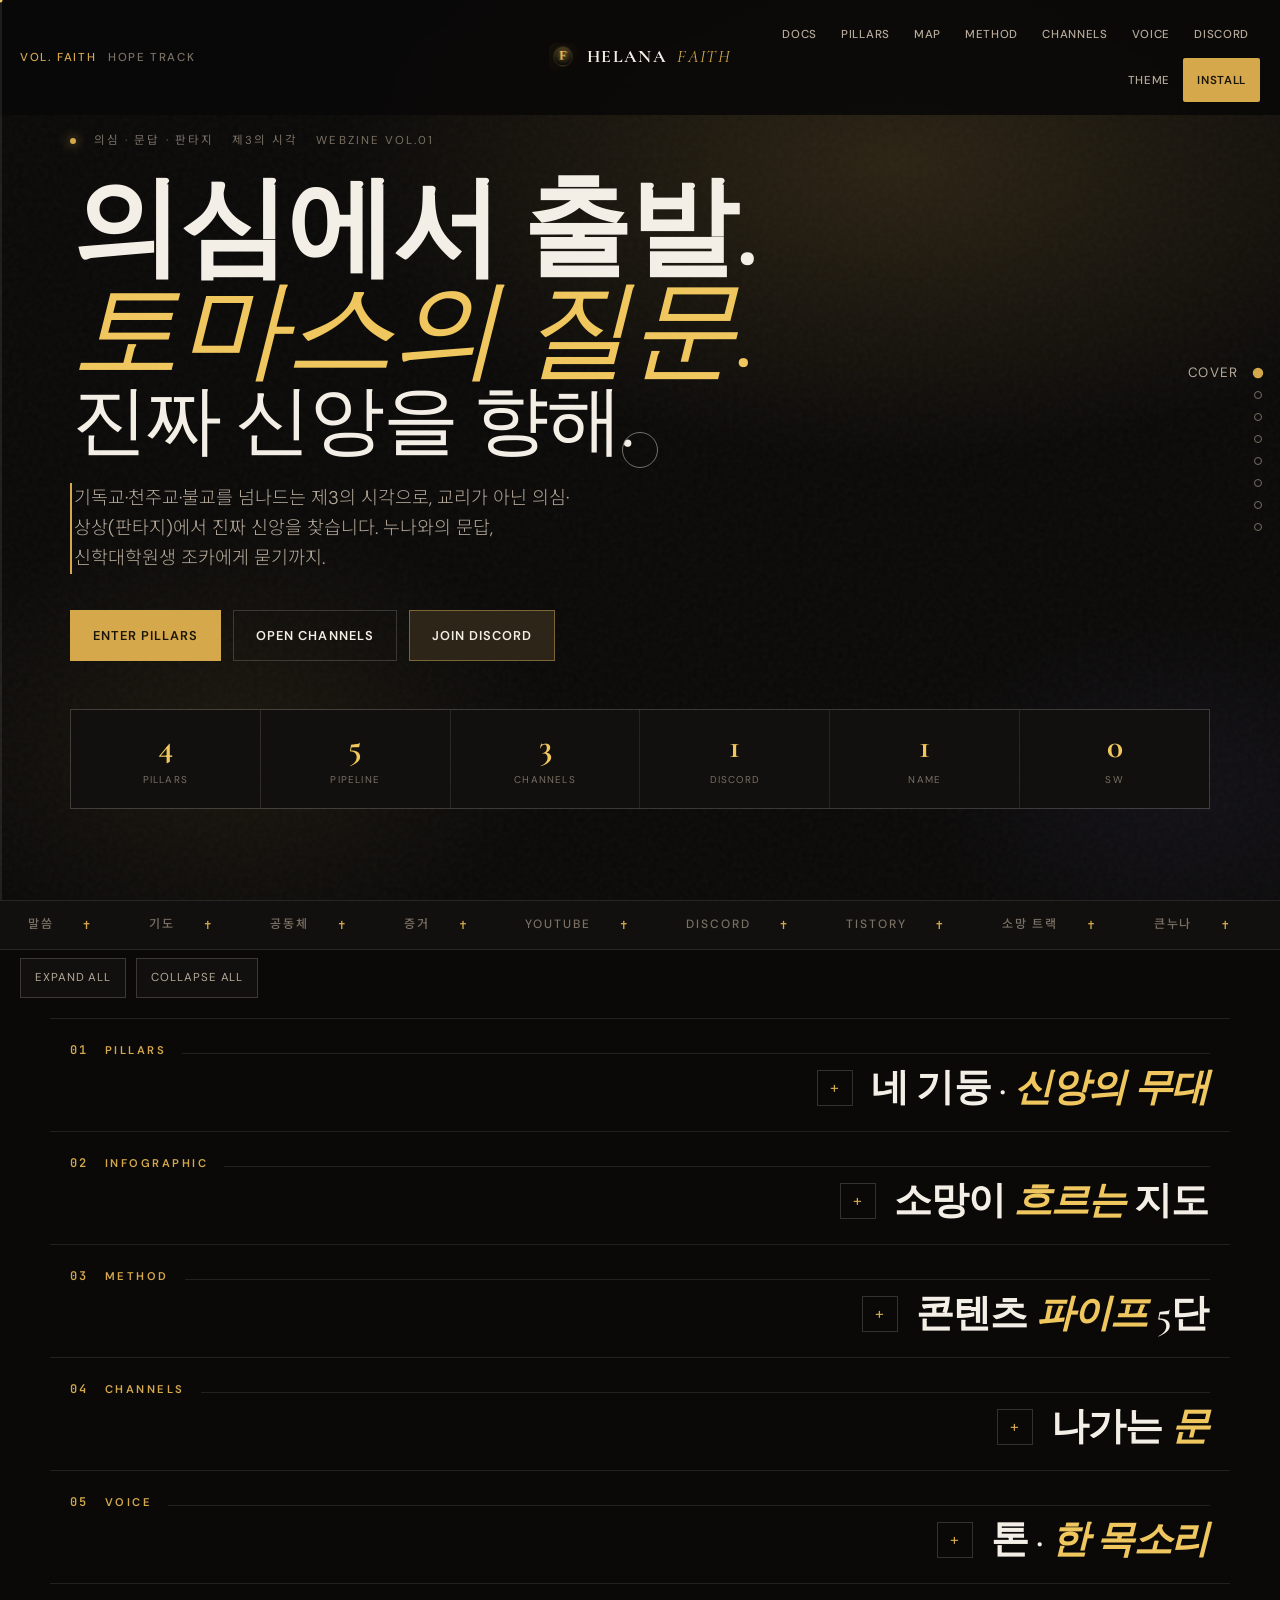
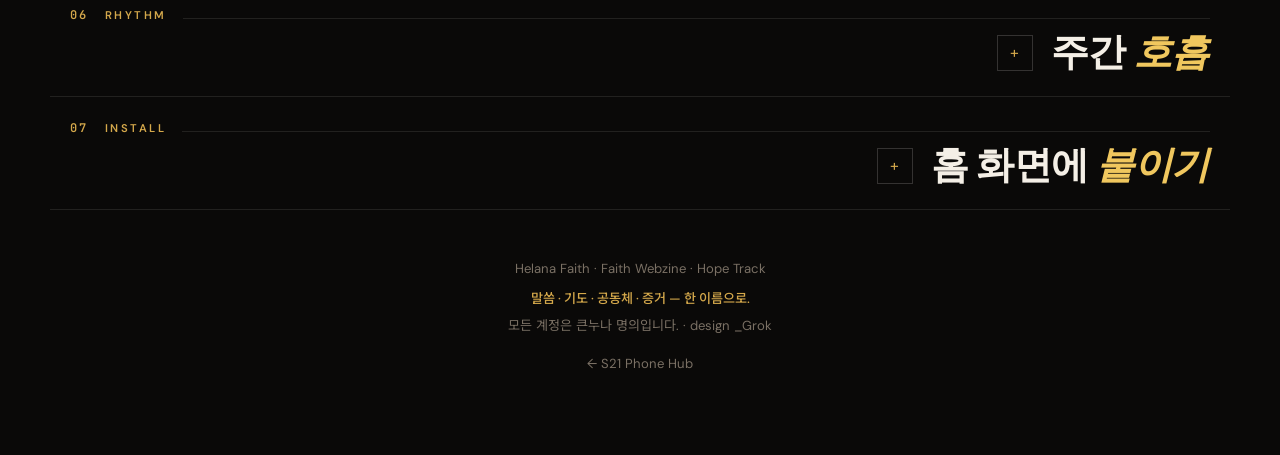
==== index.html @ 40f481fe "feat: faith 정체성 — 종교 판타지 채널 README·랜딩 meta/hero·CLAUDE 경계(제15조·종교비하·신학단정 금지) 반영  Co-Authored-By: Cla" ====
<!DOCTYPE html>
<html lang="ko" data-theme="dark">
<head>
<meta charset="UTF-8">
<meta name="viewport" content="width=device-width, initial-scale=1.0">
<meta name="description" content="Helana Faith — 종교 판타지 채널. 의심하는 토마스가 기독교·천주교·불교를 넘나드는 제3의 시각으로, 교리가 아닌 의심·상상에서 진짜 신앙을 찾는다.">
<meta name="theme-color" content="#0a0908" media="(prefers-color-scheme: dark)">
<meta name="theme-color" content="#f7f1e6" media="(prefers-color-scheme: light)">
<meta name="color-scheme" content="dark light">
<meta name="application-name" content="Helana Faith">
<meta name="mobile-web-app-capable" content="yes">
<meta name="apple-mobile-web-app-capable" content="yes">
<meta name="apple-mobile-web-app-status-bar-style" content="black-translucent">
<meta name="apple-mobile-web-app-title" content="Helana Faith">
<meta name="msapplication-TileColor" content="#0a0908">
<meta name="msapplication-TileImage" content="icons/icon-192.png">
<meta property="og:title" content="Helana Faith — 종교 판타지">
<meta property="og:description" content="교리가 아닌 의심에서. 제3의 시각으로 진짜 신앙을 찾는 종교 판타지 채널.">
<meta property="og:image" content="https://helena751107.github.io/helana-faith/icons/icon-512.png">
<meta property="og:type" content="website">
<title>Helana Faith — 종교 판타지</title>
<link rel="manifest" href="site.webmanifest">
<link rel="icon" href="icons/favicon-32.png" type="image/png" sizes="32x32">
<link rel="icon" href="icons/favicon-16.png" type="image/png" sizes="16x16">
<link rel="icon" href="icons/icon.svg" type="image/svg+xml">
<link rel="apple-touch-icon" href="icons/apple-touch-icon.png" sizes="180x180">
<link rel="mask-icon" href="icons/icon.svg" color="#d4a84b">
<link rel="preconnect" href="https://fonts.googleapis.com">
<link rel="preconnect" href="https://fonts.gstatic.com" crossorigin>
<link href="https://fonts.googleapis.com/css2?family=Cormorant+Garamond:ital,wght@0,400;0,600;0,700;1,400;1,600&family=DM+Sans:ital,opsz,wght@0,9..40,300;0,9..40,400;0,9..40,500;0,9..40,600;0,9..40,700;1,9..40,400&family=JetBrains+Mono:wght@400;500&family=Noto+Sans+KR:wght@300;400;500;700&display=swap" rel="stylesheet">
<style>
/* HELANA FAITH — editorial webzine · gold accent · mirrors phone/log */
:root {
  --ink:#f4efe6; --ink-dim:#b5a999; --ink-mute:#7a7064;
  --paper:#0a0908; --paper-2:#12100e; --paper-3:#1a1714;
  --rule:rgba(244,239,230,.1); --rule-strong:rgba(244,239,230,.18);
  --gold:#d4a84b; --gold-bright:#f0c75e; --crimson:#e85d4c; --teal:#3db8a8; --indigo:#8b7cf0;
  --serif:'Cormorant Garamond','Times New Roman',serif;
  --sans:'DM Sans','Noto Sans KR',system-ui,sans-serif;
  --mono:'JetBrains Mono',ui-monospace,monospace;
  --max:1180px; --ease:cubic-bezier(.16,1,.3,1); --accent:var(--gold);
}
[data-theme="light"]{
  --ink:#1a1510; --ink-dim:#5c5348; --ink-mute:#8a8074;
  --paper:#f7f1e6; --paper-2:#efe8db; --paper-3:#fffdf8;
  --rule:rgba(26,21,16,.1); --rule-strong:rgba(26,21,16,.18);
}
*,*::before,*::after{box-sizing:border-box;margin:0;padding:0}
html{scroll-behavior:smooth;-webkit-text-size-adjust:100%}
body{font-family:var(--sans);background:var(--paper);color:var(--ink);line-height:1.65;overflow-x:hidden;-webkit-font-smoothing:antialiased;cursor:none}
@media(pointer:coarse){body{cursor:auto}.cursor,.cursor-dot{display:none!important}}
a{color:inherit;text-decoration:none}
button{font:inherit;color:inherit;background:none;border:none;cursor:none}
@media(pointer:coarse){button{cursor:pointer}}
::selection{background:var(--gold);color:#1a1508}

.cursor,.cursor-dot{position:fixed;top:0;left:0;pointer-events:none;z-index:9999;border-radius:50%;transform:translate(-50%,-50%);transition:width .25s var(--ease),height .25s var(--ease),border-color .25s;mix-blend-mode:difference}
.cursor{width:36px;height:36px;border:1px solid rgba(244,239,230,.55);opacity:.85}
.cursor.hover{width:56px;height:56px;border-color:var(--gold-bright)}
.cursor-dot{width:5px;height:5px;background:var(--gold-bright);mix-blend-mode:normal}

.spine{position:fixed;left:0;top:0;bottom:0;width:3px;z-index:200;background:var(--rule)}
.spine-fill{width:100%;height:0%;background:linear-gradient(180deg,var(--gold),var(--crimson),var(--teal));transition:height .1s linear}

.masthead{position:fixed;top:0;left:0;right:0;z-index:150;display:grid;grid-template-columns:1fr auto 1fr;align-items:center;gap:12px;padding:12px clamp(14px,3vw,36px);padding-top:max(12px,env(safe-area-inset-top));padding-left:max(16px,calc(env(safe-area-inset-left,0px) + 12px));padding-right:max(16px,calc(env(safe-area-inset-right,0px) + 12px));background:color-mix(in srgb,var(--paper) 88%,transparent);backdrop-filter:blur(16px) saturate(1.2);-webkit-backdrop-filter:blur(16px) saturate(1.2);border-bottom:1px solid transparent;transition:border-color .3s;min-height:56px}
.masthead.scrolled{border-bottom-color:var(--rule)}
.mast-left{display:flex;align-items:center;gap:12px;font-size:.72rem;letter-spacing:.14em;text-transform:uppercase;color:var(--ink-mute);font-weight:500}
.mast-left .issue{color:var(--gold)}
.mast-brand{justify-self:center;font-family:var(--serif);font-size:1.1rem;font-weight:700;letter-spacing:.08em;text-transform:uppercase;white-space:nowrap;display:flex;align-items:center;gap:10px}
.mast-brand img{width:28px;height:28px;border-radius:6px}
.mast-brand em{font-style:italic;color:var(--gold);font-weight:400}
.mast-right{justify-self:end;display:flex;align-items:center;gap:2px;flex-wrap:wrap;justify-content:flex-end}
.mast-right a,.mast-right button{font-size:.72rem;letter-spacing:.06em;text-transform:uppercase;padding:10px 11px;color:var(--ink-dim);transition:color .2s;font-weight:500;min-height:44px;display:inline-flex;align-items:center;background:none;border:none;font-family:inherit;cursor:pointer}
.mast-right a:hover,.mast-right button:hover{color:var(--gold)}
.mast-cta{background:var(--gold)!important;color:#1a1508!important;border-radius:2px;font-weight:600!important;padding:10px 14px!important}
.menu-btn{display:none;font-size:1.25rem;width:44px;height:44px;min-height:44px;border:1px solid var(--rule-strong)!important;border-radius:8px;color:var(--ink);background:var(--paper-2);z-index:160}
.nav-backdrop{display:none;position:fixed;inset:0;background:rgba(0,0,0,.5);z-index:145;opacity:0;transition:opacity .25s;border:none}
.nav-backdrop.show{display:block;opacity:1}

.chapter-rail{position:fixed;right:18px;top:50%;transform:translateY(-50%);z-index:140;display:flex;flex-direction:column;gap:14px}
.chapter-rail a{width:8px;height:8px;border-radius:50%;border:1px solid var(--ink-mute);background:transparent;position:relative;transition:.3s var(--ease)}
.chapter-rail a.on{background:var(--gold);border-color:var(--gold);transform:scale(1.3)}
.chapter-rail a span{position:absolute;right:18px;top:50%;transform:translateY(-50%);white-space:nowrap;font-size:.65rem;letter-spacing:.1em;text-transform:uppercase;color:var(--ink-mute);opacity:0;transition:.25s;pointer-events:none}
.chapter-rail a:hover span,.chapter-rail a.on span{opacity:1;color:var(--ink-dim)}

.shell{max-width:var(--max);margin:0 auto;padding:0 clamp(22px,5vw,36px);position:relative;z-index:1}
.chapter{padding:clamp(72px,12vw,120px) 0;border-top:1px solid var(--rule)}
.ch-label{display:flex;align-items:baseline;gap:16px;margin-bottom:28px;font-size:.7rem;letter-spacing:.22em;text-transform:uppercase;color:var(--gold);font-weight:600}
.ch-label .num{font-family:var(--mono);font-size:.75rem}
.ch-label .line{flex:1;height:1px;background:var(--rule)}
.ch-title{font-family:var(--serif);font-size:clamp(2.2rem,5vw,3.4rem);font-weight:600;line-height:1.1;letter-spacing:-.02em;margin-bottom:16px}
.ch-title em{font-style:italic;color:var(--gold-bright)}
.ch-deck{max-width:540px;color:var(--ink-dim);font-size:1.05rem;font-weight:300;margin-bottom:40px}

.cover{min-height:100vh;display:grid;place-items:center;position:relative;padding:100px 0 60px;overflow:hidden}
.cover-bg{position:absolute;inset:0;z-index:0;background:
  radial-gradient(ellipse 80% 60% at 70% 18%,rgba(212,168,75,.16),transparent 55%),
  radial-gradient(ellipse 50% 50% at 18% 82%,rgba(240,199,94,.07),transparent 50%),
  radial-gradient(ellipse 40% 40% at 92% 88%,rgba(139,124,240,.06),transparent 50%)}
.cover-noise{position:absolute;inset:0;opacity:.04;z-index:0;pointer-events:none;background-image:url("data:image/svg+xml,%3Csvg viewBox='0 0 200 200' xmlns='http://www.w3.org/2000/svg'%3E%3Cfilter id='n'%3E%3CfeTurbulence type='fractalNoise' baseFrequency='0.9' numOctaves='4' stitchTiles='stitch'/%3E%3C/filter%3E%3Crect width='100%25' height='100%25' filter='url(%23n)'/%3E%3C/svg%3E")}
.cover-inner{position:relative;z-index:1;width:100%;max-width:var(--max);margin:0 auto;padding:0 clamp(22px,5vw,36px)}
.cover-kicker{display:flex;flex-wrap:wrap;gap:10px 18px;align-items:center;font-size:.72rem;letter-spacing:.18em;text-transform:uppercase;color:var(--ink-mute);margin-bottom:28px}
.cover-kicker .dot{width:6px;height:6px;border-radius:50%;background:var(--gold);box-shadow:0 0 12px var(--gold);animation:blink 2s infinite}
@keyframes blink{50%{opacity:.35}}
.cover h1{font-family:var(--serif);font-weight:700;font-size:clamp(2.8rem,10vw,6.8rem);line-height:.94;letter-spacing:-.03em;margin-bottom:24px}
.cover h1 .thin{font-weight:400;font-style:italic;color:var(--gold-bright);display:block}
.cover h1 .line2{display:block;font-size:.7em;font-weight:500;margin-top:.06em}
.cover-sub{max-width:520px;font-size:clamp(1rem,2vw,1.15rem);color:var(--ink-dim);font-weight:300;margin-bottom:36px;border-left:2px solid var(--gold);padding-left:18px}
.cover-cta{display:flex;flex-wrap:wrap;gap:12px;margin-bottom:48px}
.btn{display:inline-flex;align-items:center;gap:8px;padding:14px 22px;font-size:.8rem;font-weight:600;letter-spacing:.08em;text-transform:uppercase;border:1px solid var(--rule-strong);transition:.35s var(--ease);background:transparent;color:var(--ink)}
.btn-solid{background:var(--gold);color:#1a1508;border-color:var(--gold)}
.btn-solid:hover{background:var(--gold-bright);transform:translateY(-2px)}
.btn-line:hover{border-color:var(--gold);color:var(--gold);transform:translateY(-2px)}
.btn-soft{background:color-mix(in srgb,var(--gold) 14%,var(--paper-2));border-color:color-mix(in srgb,var(--gold) 40%,var(--rule))}

.cover-stats{display:grid;grid-template-columns:repeat(6,1fr);gap:1px;background:var(--rule);border:1px solid var(--rule)}
.cover-stats .s{background:var(--paper-2);padding:20px 10px;text-align:center;transition:background .3s}
.cover-stats .s:hover{background:var(--paper-3)}
.cover-stats .v{font-family:var(--serif);font-size:clamp(1.5rem,3vw,2.1rem);font-weight:700;color:var(--gold-bright);line-height:1}
.cover-stats .l{font-size:.62rem;letter-spacing:.12em;text-transform:uppercase;color:var(--ink-mute);margin-top:8px}

.marquee-wrap{overflow:hidden;border-block:1px solid var(--rule);background:var(--paper-2);padding:14px 0}
.marquee{display:flex;width:max-content;animation:marquee 44s linear infinite;font-size:.75rem;letter-spacing:.16em;text-transform:uppercase;color:var(--ink-mute);font-weight:500}
.marquee span{padding:0 28px;white-space:nowrap}
.marquee span::after{content:'✝';margin-left:28px;color:var(--gold);font-size:.7rem;vertical-align:middle}
@keyframes marquee{to{transform:translateX(-50%)}}

.g2{display:grid;grid-template-columns:1fr 1fr;gap:20px}
.g3{display:grid;grid-template-columns:repeat(3,1fr);gap:18px}
.g4{display:grid;grid-template-columns:repeat(4,1fr);gap:14px}

.pillar{background:var(--paper-2);border:1px solid var(--rule);padding:26px;cursor:none;transition:.4s var(--ease);position:relative;overflow:hidden}
@media(pointer:coarse){.pillar{cursor:pointer}}
.pillar::before{content:'';position:absolute;left:0;top:0;bottom:0;width:3px;background:var(--pc,var(--gold));opacity:.75}
.pillar:hover,.pillar.active{border-color:var(--pc,var(--gold));transform:translateY(-6px);box-shadow:0 28px 50px rgba(0,0,0,.35)}
.pillar .code{font-size:.65rem;letter-spacing:.16em;text-transform:uppercase;font-weight:700;color:var(--pc,var(--gold));margin-bottom:10px}
.pillar h3{font-family:var(--serif);font-size:1.55rem;font-weight:600;margin-bottom:10px}
.pillar p{color:var(--ink-dim);font-size:.9rem;font-weight:300;margin-bottom:14px}
.pillar ul{margin:0 0 0 1.05em;color:var(--ink-dim);font-size:.85rem;font-weight:300}
.pillar li{margin-bottom:5px}
.meter{margin-top:16px}
.meter-label{display:flex;justify-content:space-between;font-size:.68rem;letter-spacing:.08em;text-transform:uppercase;color:var(--ink-mute);margin-bottom:6px}
.meter-bar{height:4px;background:var(--rule);overflow:hidden}
.meter-fill{height:100%;width:0;background:var(--pc,var(--gold));transition:width 1.2s var(--ease)}

.infograph-box{background:var(--paper-2);border:1px solid var(--rule);padding:clamp(20px,4vw,36px);position:relative}
.infograph-box .hint{position:absolute;top:14px;right:16px;font-size:.65rem;letter-spacing:.1em;text-transform:uppercase;color:var(--ink-mute)}
.svg-arch{width:100%;height:auto;display:block;max-height:440px}
.svg-arch .node rect{transition:fill .3s,stroke .3s,filter .3s}
.svg-arch .node:hover rect,.svg-arch .node.active rect{fill:rgba(212,168,75,.14);stroke:var(--gold);filter:drop-shadow(0 0 8px rgba(212,168,75,.35))}
.svg-arch .node:hover text,.svg-arch .node.active text{fill:var(--gold-bright)}
.svg-arch .flow{stroke-dasharray:6 6;animation:dash 16s linear infinite}
@keyframes dash{to{stroke-dashoffset:-120}}
.tooltip{position:absolute;pointer-events:none;z-index:10;background:var(--paper-3);border:1px solid var(--gold);padding:12px 14px;max-width:260px;opacity:0;transform:translateY(6px);transition:opacity .2s,transform .2s;font-size:.82rem;box-shadow:0 12px 40px rgba(0,0,0,.4)}
.tooltip.show{opacity:1;transform:none}
.tooltip strong{display:block;font-family:var(--serif);font-size:1.05rem;margin-bottom:4px;color:var(--gold-bright)}
.tooltip span{color:var(--ink-dim);font-weight:300;line-height:1.45}

.method-steps{display:grid;grid-template-columns:repeat(5,1fr);gap:10px;margin-bottom:28px}
.m-step{background:var(--paper-2);border:1px solid var(--rule);padding:18px 14px;transition:.35s var(--ease);cursor:none;min-height:140px}
@media(pointer:coarse){.m-step{cursor:pointer}}
.m-step:hover,.m-step.active{border-color:var(--gold);transform:translateY(-4px);box-shadow:0 16px 40px rgba(0,0,0,.3)}
.m-step .n{font-family:var(--serif);font-size:1.8rem;color:var(--gold);line-height:1;margin-bottom:8px}
.m-step .en{font-family:var(--mono);font-size:.65rem;letter-spacing:.1em;text-transform:uppercase;color:var(--ink-mute);margin-bottom:6px}
.m-step .ko{font-weight:600;font-size:.95rem;margin-bottom:8px}
.m-step .d{font-size:.78rem;color:var(--ink-dim);font-weight:300;line-height:1.45}
.method-panel{background:var(--paper-2);border:1px solid var(--rule);padding:28px;min-height:150px;border-left:3px solid var(--gold)}
.method-panel h3{font-family:var(--serif);font-size:1.5rem;margin-bottom:10px}
.method-panel p{color:var(--ink-dim);font-weight:300;font-size:.95rem}

.chan{background:var(--paper-2);border:1px solid var(--rule);padding:24px;transition:.35s var(--ease);display:flex;flex-direction:column;gap:12px}
.chan:hover{border-color:var(--gold);transform:translateY(-4px);box-shadow:0 20px 48px rgba(0,0,0,.3)}
.chan .eyebrow{font-size:.65rem;letter-spacing:.14em;text-transform:uppercase;color:var(--gold);font-weight:600}
.chan h3{font-family:var(--serif);font-size:1.45rem;font-weight:600}
.chan p{color:var(--ink-dim);font-weight:300;font-size:.9rem;flex:1}
.chan .link{font-size:.75rem;letter-spacing:.08em;text-transform:uppercase;font-weight:600;color:var(--gold-bright)}

.verse{margin:8px 0 0;padding:28px 24px;border:1px solid var(--rule);background:var(--paper-3);position:relative}
.verse q{font-family:var(--serif);font-size:clamp(1.25rem,3vw,1.75rem);font-style:italic;line-height:1.45;color:var(--ink-dim);display:block}
.verse cite{display:block;margin-top:16px;font-style:normal;font-size:.75rem;letter-spacing:.12em;text-transform:uppercase;color:var(--gold);font-weight:600}

.ibar{display:flex;flex-direction:column;gap:12px}
.ibar-row{display:grid;grid-template-columns:100px 1fr 48px;gap:12px;align-items:center;font-size:.78rem}
.ibar-row .n{color:var(--ink-mute);text-align:right;font-size:.72rem}
.ibar-row .t{height:6px;background:var(--rule);overflow:hidden}
.ibar-row .f{height:100%;width:0;transition:width 1.4s var(--ease)}
.ibar-row .p{font-family:var(--mono);font-size:.72rem;color:var(--ink-dim)}

.ed-card{background:var(--paper-2);border:1px solid var(--rule);padding:28px;transition:.35s var(--ease)}
.ed-card:hover{border-color:var(--rule-strong);transform:translateY(-3px)}
.ed-card .eyebrow{font-size:.65rem;letter-spacing:.16em;text-transform:uppercase;color:var(--gold);margin-bottom:12px;font-weight:600}
.ed-card h3{font-family:var(--serif);font-size:1.5rem;font-weight:600;margin-bottom:12px}
.ed-card p{color:var(--ink-dim);font-weight:300;font-size:.95rem}
.tag{font-size:.65rem;letter-spacing:.06em;text-transform:uppercase;padding:4px 10px;border:1px solid var(--rule);color:var(--ink-mute);font-weight:500;display:inline-block}
.tag.gold{border-color:rgba(212,168,75,.45);color:var(--gold)}
.tag.ok{border-color:rgba(61,184,168,.4);color:var(--teal)}

.install-box{background:var(--paper-2);border:1px solid var(--rule);padding:28px;display:grid;gap:16px}
.install-box code{font-family:var(--mono);font-size:.85rem;color:var(--gold);background:var(--paper);padding:14px 16px;border:1px solid var(--rule);display:block;overflow-x:auto}
.eco-bar{display:flex;flex-wrap:wrap;gap:8px;margin-top:20px;padding:14px;border:1px dashed var(--rule);background:var(--paper-2)}
.eco-bar a{font-size:.72rem;letter-spacing:.08em;text-transform:uppercase;color:var(--ink-mute);padding:8px 12px;min-height:36px;display:inline-flex;align-items:center}
.eco-bar a:hover,.eco-bar a.on{color:var(--gold)}

.note{margin-top:28px;padding:16px 18px;border:1px solid var(--rule-strong);background:color-mix(in srgb,var(--gold) 8%,var(--paper-2));font-size:.88rem;color:var(--ink-dim);font-weight:300}
.note strong{color:var(--gold-bright);font-weight:600}

.reveal{opacity:0;transform:translateY(28px);transition:opacity .7s var(--ease),transform .7s var(--ease)}
.reveal.in{opacity:1;transform:none}
.reveal-d1{transition-delay:.08s}.reveal-d2{transition-delay:.16s}.reveal-d3{transition-delay:.24s}

.site-foot{border-top:1px solid var(--rule);padding:48px 0 80px;text-align:center;color:var(--ink-mute);font-size:.82rem}
.site-foot .gold{color:var(--gold);margin-top:8px;font-weight:500}
.to-top{position:fixed;right:18px;bottom:22px;z-index:160;width:44px;height:44px;border:1px solid var(--rule-strong);background:var(--paper-2);border-radius:50%;opacity:0;pointer-events:none;transition:.3s;color:var(--ink);display:grid;place-items:center;font-size:1.1rem}
.to-top.show{opacity:1;pointer-events:auto}

@media(max-width:900px){
  .g3,.g4,.cover-stats{grid-template-columns:repeat(2,1fr)}
  .method-steps{grid-template-columns:repeat(2,1fr)}
  .method-steps .m-step:last-child{grid-column:1/-1}
  .chapter-rail{display:none}
  .menu-btn{display:grid;place-items:center}
  .masthead{grid-template-columns:1fr auto}
  .mast-brand{justify-self:start}
  .mast-left{display:none}
  .mast-right{position:fixed;top:0;right:0;bottom:0;width:min(300px,86vw);background:var(--paper-2);border-left:1px solid var(--rule);flex-direction:column;align-items:stretch;justify-content:flex-start;padding:72px 16px 24px;gap:4px;transform:translateX(105%);transition:transform .3s var(--ease);z-index:155}
  .mast-right.open{transform:translateX(0)}
  .mast-right a,.mast-right button{justify-content:flex-start;width:100%;padding:14px 12px}
}
@media(max-width:640px){
  .g2,.g3,.g4{grid-template-columns:1fr}
  .cover-stats{grid-template-columns:repeat(2,1fr)}
  .method-steps{grid-template-columns:1fr}
  .method-steps .m-step:last-child{grid-column:auto}
  .cover h1{font-size:clamp(2.4rem,12vw,3.5rem)}
  .ibar-row{grid-template-columns:80px 1fr 40px}
  .infograph-box .hint{display:none}
}
@media(prefers-reduced-motion:reduce){
  .marquee,.svg-arch .flow,.reveal{animation:none!important;transition:none!important}
  .reveal{opacity:1;transform:none}
}

/* —— Chapter accordion (default collapsed) —— */
.acc-toolbar{display:flex;gap:10px;flex-wrap:wrap;margin:8px 0 20px}
.acc-toolbar button{min-height:40px;padding:8px 14px;border:1px solid var(--rule-strong,var(--rule2,rgba(244,239,230,.18)));background:var(--paper-2);color:var(--ink-dim);font-size:.72rem;letter-spacing:.08em;text-transform:uppercase;cursor:pointer;font-family:inherit;transition:.25s}
.acc-toolbar button:hover{border-color:var(--accent,var(--gold));color:var(--ink)}
section.chapter.acc{border-top:1px solid var(--rule);padding:0}
section.chapter.acc .acc-head{width:100%;display:grid;grid-template-columns:1fr auto;grid-template-rows:auto auto;gap:6px 16px;align-items:center;text-align:left;padding:22px 0;min-height:64px;background:none;border:none;color:inherit;font:inherit;cursor:pointer}
section.chapter.acc .acc-head .ch-label{grid-column:1/-1;margin-bottom:0;pointer-events:none}
section.chapter.acc .acc-head .ch-title{margin:0;pointer-events:none;font-size:clamp(1.6rem,4vw,2.4rem)}
section.chapter.acc .acc-ico{width:36px;height:36px;border:1px solid var(--rule-strong,var(--rule2,rgba(244,239,230,.18)));display:grid;place-items:center;color:var(--accent,var(--gold));transition:transform .3s var(--ease);grid-row:2;justify-self:end}
section.chapter.acc .acc-head[aria-expanded="true"] .acc-ico{transform:rotate(45deg);background:color-mix(in srgb,var(--accent,var(--gold)) 15%,transparent)}
section.chapter.acc .acc-panel{display:grid;grid-template-rows:0fr;transition:grid-template-rows .4s var(--ease)}
section.chapter.acc .acc-panel > .acc-inner{overflow:hidden;min-height:0;opacity:0;transition:opacity .3s,padding .3s;padding-bottom:0}
section.chapter.acc .acc-panel.open{grid-template-rows:1fr}
section.chapter.acc .acc-panel.open > .acc-inner{opacity:1;padding-bottom:clamp(36px,6vw,72px)}
@media(max-width:640px){section.chapter.acc .acc-head .ch-title{font-size:1.35rem}}


/* —— Mobile readability: keep text clear of left spine + edge clip —— */
:root { --gutter: max(20px, calc(env(safe-area-inset-left, 0px) + 14px)); --gutter-r: max(20px, calc(env(safe-area-inset-right, 0px) + 14px)); }
.spine { width: 2px !important; opacity: .9; pointer-events: none; }
.shell,
.cover-inner,
.acc-toolbar.shell,
.acc-toolbar {
  padding-left: var(--gutter) !important;
  padding-right: var(--gutter-r) !important;
  box-sizing: border-box;
}
.masthead {
  padding-left: var(--gutter) !important;
  padding-right: var(--gutter-r) !important;
}
.mast-brand { padding-left: 0; margin-left: 0; }
.mast-left { padding-left: 0; }
.cover h1,
.ch-title,
.cover-sub,
.ch-deck {
  overflow-wrap: anywhere;
  word-break: keep-all;
  padding-inline: 2px; /* negative letter-spacing can clip first glyph */
}
.cover h1 { letter-spacing: -0.02em; } /* slightly less aggressive than -0.03 */
.marquee-wrap { margin-inline: 0; }
.acc-head { padding-left: 2px; padding-right: 2px; }
.to-top {
  right: max(14px, env(safe-area-inset-right, 0px)) !important;
  bottom: max(18px, env(safe-area-inset-bottom, 0px)) !important;
}
@media (max-width: 640px) {
  :root { --gutter: max(22px, calc(env(safe-area-inset-left, 0px) + 16px)); --gutter-r: max(22px, calc(env(safe-area-inset-right, 0px) + 16px)); }
  .cover h1 { font-size: clamp(2.1rem, 10.5vw, 3.2rem); line-height: 1.02; }
  .cover-stats { margin-inline: 0; }
  .keys { max-width: 100%; }
  .infograph-box { padding-left: 14px; padding-right: 14px; overflow-x: auto; -webkit-overflow-scrolling: touch; }
  .svg-arch { min-width: 520px; } /* allow pan instead of crush */
  .chapter-rail { display: none !important; }
}

</style>
</head>
<body>
<div class="cursor" id="cursor" aria-hidden="true"></div>
<div class="cursor-dot" id="cursorDot" aria-hidden="true"></div>
<div class="spine" aria-hidden="true"><div class="spine-fill" id="spineFill"></div></div>
<button type="button" class="to-top" id="toTop" aria-label="맨 위로">↑</button>

<header class="masthead" id="masthead">
  <div class="mast-left"><span class="issue">Vol. Faith</span><span>Hope Track</span></div>
  <a class="mast-brand" href="./" data-cursor>
    <img src="icons/favicon-32.png" width="28" height="28" alt="">
    Helana <em>Faith</em>
  </a>
  <div style="justify-self:end;display:flex;align-items:center;gap:8px">
    <button type="button" class="menu-btn" id="menuBtn" aria-label="메뉴" aria-expanded="false">☰</button>
    <nav class="mast-right" id="mastRight">
      <a href="pages/" data-cursor>Docs</a>
      <a href="#pillars" data-cursor>Pillars</a>
      <a href="#map" data-cursor>Map</a>
      <a href="#method" data-cursor>Method</a>
      <a href="#channels" data-cursor>Channels</a>
      <a href="#voice" data-cursor>Voice</a>
      <a href="https://discord.gg/JTYSZv2WQE" target="_blank" rel="noopener" data-cursor>Discord</a>
      <button type="button" id="themeBtn" data-cursor>Theme</button>
      <a class="mast-cta" href="#install" data-cursor>Install</a>
    </nav>
  </div>
</header>
<div class="nav-backdrop" id="navBackdrop"></div>

<nav class="chapter-rail" aria-label="챕터">
  <a href="#cover" data-ch="cover" class="on"><span>Cover</span></a>
  <a href="#pillars" data-ch="pillars"><span>Pillars</span></a>
  <a href="#map" data-ch="map"><span>Map</span></a>
  <a href="#method" data-ch="method"><span>Method</span></a>
  <a href="#channels" data-ch="channels"><span>Channels</span></a>
  <a href="#voice" data-ch="voice"><span>Voice</span></a>
  <a href="#rhythm" data-ch="rhythm"><span>Rhythm</span></a>
  <a href="#install" data-ch="install"><span>Install</span></a>
</nav>

<section class="cover" id="cover">
  <div class="cover-bg"></div>
  <div class="cover-noise"></div>
  <div class="cover-inner">
    <div class="cover-kicker">
      <span class="dot"></span>
      <span>의심 · 문답 · 판타지</span>
      <span>제3의 시각</span>
      <span>Webzine Vol.01</span>
    </div>
    <h1>
      의심에서 출발.
      <span class="thin">토마스의 질문.</span>
      <span class="line2">진짜 신앙을 향해.</span>
    </h1>
    <p class="cover-sub">
      기독교·천주교·불교를 넘나드는 제3의 시각으로,
      교리가 아닌 의심·상상(판타지)에서 진짜 신앙을 찾습니다.
      누나와의 문답, 신학대학원생 조카에게 묻기까지.
    </p>
    <div class="cover-cta">
      <a class="btn btn-solid" href="#pillars" data-cursor>Enter pillars</a>
      <a class="btn btn-line" href="#channels" data-cursor>Open channels</a>
      <a class="btn btn-soft" href="https://discord.gg/JTYSZv2WQE" target="_blank" rel="noopener" data-cursor>Join Discord</a>
    </div>
    <div class="cover-stats">
      <div class="s"><div class="v" data-count="4">0</div><div class="l">Pillars</div></div>
      <div class="s"><div class="v" data-count="5">0</div><div class="l">Pipeline</div></div>
      <div class="s"><div class="v" data-count="3">0</div><div class="l">Channels</div></div>
      <div class="s"><div class="v" data-count="1">0</div><div class="l">Discord</div></div>
      <div class="s"><div class="v" data-count="1">0</div><div class="l">Name</div></div>
      <div class="s"><div class="v" data-count="0">0</div><div class="l">SW</div></div>
    </div>
  </div>
</section>

<div class="marquee-wrap" aria-hidden="true">
  <div class="marquee">
    <span>말씀</span><span>기도</span><span>공동체</span><span>증거</span><span>YouTube</span><span>Discord</span><span>Tistory</span><span>소망 트랙</span><span>큰누나</span><span>Helana Faith</span><span>Grace</span><span>Hope</span>
    <span>말씀</span><span>기도</span><span>공동체</span><span>증거</span><span>YouTube</span><span>Discord</span><span>Tistory</span><span>소망 트랙</span><span>큰누나</span><span>Helana Faith</span><span>Grace</span><span>Hope</span>
  </div>
</div>

<main>
<section class="chapter shell" id="pillars">
  <div class="ch-label"><span class="num">01</span><span>Pillars</span><span class="line"></span></div>
  <h2 class="ch-title">네 기둥 · <em>신앙의 무대</em></h2>
  <p class="ch-deck">카드를 누르면 해당 기둥의 무게가 채워집니다. 네 기둥이 한 목소리로 모입니다.</p>
  <div class="g2">
    <article class="pillar reveal active" data-cursor style="--pc:var(--gold)" data-w="92">
      <div class="code">01 · Word</div>
      <h3>말씀</h3>
      <p>본문·묵상·메모. 길게 떠들지 않고, 한 구절이 하루를 붙들게.</p>
      <ul><li>일일·주간 묵상 초안</li><li>본문 카드 · 짧은 해설</li><li>티스토리 업무 일지와 분리</li></ul>
      <div class="meter"><div class="meter-label"><span>Weight</span><span>92%</span></div><div class="meter-bar"><div class="meter-fill" data-w="92"></div></div></div>
    </article>
    <article class="pillar reveal reveal-d1" data-cursor style="--pc:var(--indigo)" data-w="78">
      <div class="code">02 · Prayer</div>
      <h3>기도</h3>
      <p>간구·감사·침묵. 공개 채널과 개인 일지 경계를 지킵니다.</p>
      <ul><li>기도 제목 보드 (민감정보 제외)</li><li>돌봄 가정과 맞닿은 간구</li><li>응답 기록은 가명·일반화</li></ul>
      <div class="meter"><div class="meter-label"><span>Weight</span><span>78%</span></div><div class="meter-bar"><div class="meter-fill" data-w="78"></div></div></div>
    </article>
    <article class="pillar reveal reveal-d2" data-cursor style="--pc:var(--teal)" data-w="85">
      <div class="code">03 · Community</div>
      <h3>공동체</h3>
      <p>Discord 로비·나눔. 혼자가 아닌 자리, 그러나 소란스럽지 않게.</p>
      <ul><li>S21 Phone Discord 연동</li><li>주간 체크인 리듬</li><li>핸드오프 예의 (CONSTITUTION)</li></ul>
      <div class="meter"><div class="meter-label"><span>Weight</span><span>85%</span></div><div class="meter-bar"><div class="meter-fill" data-w="85"></div></div></div>
    </article>
    <article class="pillar reveal reveal-d3" data-cursor style="--pc:var(--crimson)" data-w="88">
      <div class="code">04 · Witness</div>
      <h3>증거</h3>
      <p>삶이 말이 되게. 영상·글·짧은 클립으로 밖으로 보냅니다.</p>
      <ul><li>YouTube Faith 축</li><li>웹진·쇼츠 드래프트 (_Grok)</li><li>자랑 아닌 증거의 톤</li></ul>
      <div class="meter"><div class="meter-label"><span>Weight</span><span>88%</span></div><div class="meter-bar"><div class="meter-fill" data-w="88"></div></div></div>
    </article>
  </div>
</section>

<section class="chapter shell" id="map">
  <div class="ch-label"><span class="num">02</span><span>Infographic</span><span class="line"></span></div>
  <h2 class="ch-title">소망이 <em>흐르는</em> 지도</h2>
  <p class="ch-deck">노드를 호버·탭하면 설명이 열립니다. 점선은 콘텐츠와 돌봄이 어긋나지 않게 흐르는 길입니다.</p>
  <div class="infograph-box reveal" id="archBox">
    <span class="hint">Hover / tap nodes</span>
    <div class="tooltip" id="archTip"></div>
    <svg class="svg-arch" viewBox="0 0 960 420" role="img" aria-label="신앙 콘텐츠 흐름 지도">
      <defs>
        <linearGradient id="fg" x1="0" y1="0" x2="1" y2="1"><stop offset="0%" stop-color="#d4a84b"/><stop offset="100%" stop-color="#f0c75e"/></linearGradient>
      </defs>
      <path class="flow" d="M200 100 C320 100, 320 200, 480 200" fill="none" stroke="#d4a84b" stroke-width="1.5" opacity=".55"/>
      <path class="flow" d="M480 80 C480 120, 480 160, 480 200" fill="none" stroke="#f0c75e" stroke-width="1.5" opacity=".5"/>
      <path class="flow" d="M760 100 C640 100, 640 200, 480 200" fill="none" stroke="#8b7cf0" stroke-width="1.5" opacity=".5"/>
      <path class="flow" d="M480 250 C360 300, 260 320, 180 340" fill="none" stroke="#3db8a8" stroke-width="1.2" opacity=".45"/>
      <path class="flow" d="M480 250 C600 300, 700 320, 780 340" fill="none" stroke="#e85d4c" stroke-width="1.2" opacity=".45"/>
      <path class="flow" d="M480 250 C480 300, 480 320, 480 360" fill="none" stroke="#d4a84b" stroke-width="1.2" opacity=".4"/>

      <g class="node" data-tip="말씀 Word|본문·묵상·짧은 해설. 콘텐츠의 뿌리." data-cursor>
        <rect x="70" y="55" width="260" height="90" rx="10" fill="#12100e" stroke="#d4a84b" stroke-width="1.5"/>
        <text x="200" y="100" text-anchor="middle" fill="#d4a84b" font-family="DM Sans,sans-serif" font-size="15" font-weight="600">말씀 Word</text>
        <text x="200" y="122" text-anchor="middle" fill="#7a7064" font-family="DM Sans,sans-serif" font-size="12">Scripture · Memo</text>
      </g>
      <g class="node" data-tip="기도 Prayer|간구와 침묵. 공개 전 민감정보 필터." data-cursor>
        <rect x="350" y="30" width="260" height="90" rx="10" fill="#12100e" stroke="#f0c75e" stroke-width="1.5"/>
        <text x="480" y="75" text-anchor="middle" fill="#f0c75e" font-family="DM Sans,sans-serif" font-size="15" font-weight="600">기도 Prayer</text>
        <text x="480" y="97" text-anchor="middle" fill="#7a7064" font-family="DM Sans,sans-serif" font-size="12">Quiet · Honest</text>
      </g>
      <g class="node" data-tip="공동체 Community|Discord·나눔. 혼자가 아닌 자리." data-cursor>
        <rect x="630" y="55" width="260" height="90" rx="10" fill="#12100e" stroke="#8b7cf0" stroke-width="1.5"/>
        <text x="760" y="100" text-anchor="middle" fill="#8b7cf0" font-family="DM Sans,sans-serif" font-size="15" font-weight="600">공동체 Community</text>
        <text x="760" y="122" text-anchor="middle" fill="#7a7064" font-family="DM Sans,sans-serif" font-size="12">Discord · Care</text>
      </g>

      <g class="node" data-tip="Helana Faith|네 기둥이 모이는 허브. 큰누나 명의." data-cursor>
        <rect x="300" y="180" width="360" height="100" rx="12" fill="#14110c" stroke="url(#fg)" stroke-width="2"/>
        <text x="480" y="228" text-anchor="middle" fill="#f4efe6" font-family="Cormorant Garamond,serif" font-size="28" font-weight="600">HELANA FAITH</text>
        <text x="480" y="254" text-anchor="middle" fill="#7a7064" font-family="DM Sans,sans-serif" font-size="12">Hope track · One name</text>
      </g>

      <g class="node" data-tip="YouTube|강의·간증·쇼츠. 밖으로 보내는 증거." data-cursor>
        <rect x="60" y="320" width="240" height="64" rx="8" fill="#12100e" stroke="#e85d4c" stroke-width="1.2"/>
        <text x="180" y="358" text-anchor="middle" fill="#e85d4c" font-family="DM Sans,sans-serif" font-size="14" font-weight="600">YouTube</text>
      </g>
      <g class="node" data-tip="Discord|실시간 로비. S21 Phone 서버 공유." data-cursor>
        <rect x="360" y="330" width="240" height="64" rx="8" fill="#12100e" stroke="#3db8a8" stroke-width="1.2"/>
        <text x="480" y="368" text-anchor="middle" fill="#3db8a8" font-family="DM Sans,sans-serif" font-size="14" font-weight="600">Discord</text>
      </g>
      <g class="node" data-tip="Pages · Notes|이 웹진과 레포 문서. 설치 가능한 허브." data-cursor>
        <rect x="660" y="320" width="240" height="64" rx="8" fill="#12100e" stroke="#d4a84b" stroke-width="1.2"/>
        <text x="780" y="358" text-anchor="middle" fill="#d4a84b" font-family="DM Sans,sans-serif" font-size="14" font-weight="600">Pages · Notes</text>
      </g>
    </svg>
  </div>
</section>

<section class="chapter shell" id="method">
  <div class="ch-label"><span class="num">03</span><span>Method</span><span class="line"></span></div>
  <h2 class="ch-title">콘텐츠 <em>파이프</em> 5단</h2>
  <p class="ch-deck">단계를 누르면 패널이 바뀝니다. 소망 트랙도 스캐폴드 → 시공 → 감사 흐름을 존중합니다.</p>
  <div class="method-steps">
    <div class="m-step active reveal" data-m="0" data-cursor><div class="n">01</div><div class="en">Receive</div><div class="ko">받음</div><div class="d">본문·상황·제목.</div></div>
    <div class="m-step reveal reveal-d1" data-m="1" data-cursor><div class="n">02</div><div class="en">Draft</div><div class="ko">초안</div><div class="d">_Grok 시안 80%.</div></div>
    <div class="m-step reveal reveal-d2" data-m="2" data-cursor><div class="n">03</div><div class="en">Shape</div><div class="ko">다듬기</div><div class="d">톤·길이·공개 경계.</div></div>
    <div class="m-step reveal reveal-d3" data-m="3" data-cursor><div class="n">04</div><div class="en">Send</div><div class="ko">보냄</div><div class="d">채널별 형태.</div></div>
    <div class="m-step reveal" data-m="4" data-cursor><div class="n">05</div><div class="en">Rest</div><div class="ko">쉼</div><div class="d">반응 보고 다음.</div></div>
  </div>
  <div class="method-panel reveal" id="methodPanel">
    <h3>01 · 받음 Receive</h3>
    <p>오늘 붙들 본문, 가정에서 올라온 제목, 공동체 기도 제목을 받습니다. 아직 예쁘게 만들지 않습니다.</p>
  </div>
</section>

<section class="chapter shell" id="channels">
  <div class="ch-label"><span class="num">04</span><span>Channels</span><span class="line"></span></div>
  <h2 class="ch-title">나가는 <em>문</em></h2>
  <p class="ch-deck">같은 뿌리, 다른 문. 플랫폼마다 깊이와 속도가 다릅니다.</p>
  <div class="g3">
    <article class="chan reveal" data-cursor>
      <div class="eyebrow">Broadcast</div>
      <h3>YouTube · Faith</h3>
      <p>강의·간증·쇼츠. 깊게 남기는 증거 축. 허브 생태계 1:1 매칭.</p>
      <a class="link" href="https://helena751107.github.io/helena_phone/" data-cursor>Hub strategy →</a>
    </article>
    <article class="chan reveal reveal-d1" data-cursor>
      <div class="eyebrow">Lobby</div>
      <h3>Discord</h3>
      <p>S21 Phone 서버 로비. 실시간 인사·나눔·보고. 소란보다 예의.</p>
      <a class="link" href="https://discord.gg/JTYSZv2WQE" target="_blank" rel="noopener" data-cursor>discord.gg/JTYSZv2WQE →</a>
    </article>
    <article class="chan reveal reveal-d2" data-cursor>
      <div class="eyebrow">Archive</div>
      <h3>GitHub · Pages</h3>
      <p>이 웹진, 아이콘, 설치용 매니페스트. 원본 SSOT의 신앙 위성.</p>
      <a class="link" href="https://github.com/helena751107/helana-faith" target="_blank" rel="noopener" data-cursor>Repo →</a>
    </article>
  </div>
</section>

<section class="chapter shell" id="voice">
  <div class="ch-label"><span class="num">05</span><span>Voice</span><span class="line"></span></div>
  <h2 class="ch-title">톤 · <em>한 목소리</em></h2>
  <p class="ch-deck">큰누나 명의. 과시하지 않고, 숨기지 않고, 돌봄 가정과 모순되지 않게.</p>
  <div class="g2">
    <div class="verse reveal">
      <q>빛이 어둠에 비치되 어둠이 깨닫지 못하더라</q>
      <cite>요한복음 1:5 · 톤 앵커 (공개 묵상용)</cite>
    </div>
    <div class="ed-card reveal reveal-d1">
      <div class="eyebrow">Voice rules</div>
      <h3>우리가 지키는 말</h3>
      <p style="margin-bottom:12px">자랑 대신 증거. 정죄 대신 초대. 개인 아픔은 가명·일반화. 트랙1(돌봄) 안전을 콘텐츠 조회수보다 앞세웁니다.</p>
      <span class="tag gold">큰누나 명의</span>
      <span class="tag ok">핸드오프</span>
      <span class="tag">소망 트랙</span>
    </div>
  </div>
</section>

<section class="chapter shell" id="rhythm">
  <div class="ch-label"><span class="num">06</span><span>Rhythm</span><span class="line"></span></div>
  <h2 class="ch-title">주간 <em>호흡</em></h2>
  <p class="ch-deck">완벽보다 리듬. 바가 채워지는 것은 목표가 아니라 방향입니다.</p>
  <div class="ed-card reveal">
    <div class="eyebrow">Weekly pulse · scaffold</div>
    <h3>한 주를 나누는 무게</h3>
    <div class="ibar" id="gapBars" style="margin-top:18px">
      <div class="ibar-row"><span class="n">말씀</span><div class="t"><div class="f" data-pct="88" style="background:var(--gold)"></div></div><span class="p">88%</span></div>
      <div class="ibar-row"><span class="n">기도</span><div class="t"><div class="f" data-pct="70" style="background:var(--indigo)"></div></div><span class="p">70%</span></div>
      <div class="ibar-row"><span class="n">공동체</span><div class="t"><div class="f" data-pct="75" style="background:var(--teal)"></div></div><span class="p">75%</span></div>
      <div class="ibar-row"><span class="n">증거</span><div class="t"><div class="f" data-pct="65" style="background:var(--crimson)"></div></div><span class="p">65%</span></div>
      <div class="ibar-row"><span class="n">쉼</span><div class="t"><div class="f" data-pct="50" style="background:var(--gold-bright)"></div></div><span class="p">50%</span></div>
    </div>
  </div>
  <div class="note reveal">
    <strong>원칙.</strong> 여기는 교회 행정 대행·상담소가 아닙니다.
    응급·위기 시에는 지역 교회 공동체와 전문 기관·공식 경로를 우선하세요.
    모든 공개 계정은 큰누나 명의입니다.
  </div>
</section>

<section class="chapter shell" id="install">
  <div class="ch-label"><span class="num">07</span><span>Install</span><span class="line"></span></div>
  <h2 class="ch-title">홈 화면에 <em>붙이기</em></h2>
  <p class="ch-deck">서비스 워커 없음. manifest + 금색 F 모노그램. Chrome / Edge Install.</p>
  <div class="install-box reveal">
    <div>
      <span class="tag ok">No service worker</span>
      <span class="tag gold">standalone</span>
      <span class="tag">Helana Faith</span>
    </div>
    <p style="color:var(--ink-dim);font-weight:300">이 페이지 → 브라우저 메뉴 → <strong style="color:var(--ink)">홈 화면에 추가 / 앱 설치</strong>.</p>
    <code>site.webmanifest · /helana-faith/icons/icon-192|512.png</code>
    <div style="display:flex;flex-wrap:wrap;gap:10px">
      <a class="btn btn-solid" href="site.webmanifest" data-cursor>Open manifest</a>
      <a class="btn btn-line" href="https://github.com/helena751107/helana-faith" target="_blank" rel="noopener" data-cursor>GitHub</a>
      <a class="btn btn-line" href="https://helena751107.github.io/helena_phone/" data-cursor>S21 Hub</a>
      <a class="btn btn-soft" href="https://discord.gg/JTYSZv2WQE" target="_blank" rel="noopener" data-cursor>Discord</a>
    </div>
  </div>
  <div class="eco-bar reveal">
    <a href="https://helena751107.github.io/helena_phone/">S21 Phone</a>
    <a href="https://helena751107.github.io/helana_log/">Log</a>
    <a class="on" href="./">Faith</a>
    <a href="https://helena751107.github.io/helena-piano/">Piano</a>
    <a href="https://helena751107.github.io/helena-psycare/">PsyCare</a>
  </div>
</section>
</main>

<footer class="site-foot shell">
  <div>Helana Faith · Faith Webzine · Hope Track</div>
  <div class="gold">말씀 · 기도 · 공동체 · 증거 — 한 이름으로.</div>
  <div style="margin-top:6px">모든 계정은 큰누나 명의입니다. · design _Grok</div>
  <p style="margin-top:16px"><a href="https://helena751107.github.io/helena_phone/" data-cursor>← S21 Phone Hub</a></p>
</footer>

<script>
(() => {
  const $ = (s, r=document) => r.querySelector(s);
  const $$ = (s, r=document) => [...r.querySelectorAll(s)];
  const reduce = matchMedia('(prefers-reduced-motion: reduce)').matches;
  const coarse = matchMedia('(pointer: coarse)').matches;

  const cur = $('#cursor'), dot = $('#cursorDot');
  let mx = innerWidth/2, my = innerHeight/2, cx = mx, cy = my;
  if (!coarse && cur && dot) {
    addEventListener('mousemove', e => { mx=e.clientX; my=e.clientY; dot.style.left=mx+'px'; dot.style.top=my+'px'; }, {passive:true});
    (function loop(){ cx+=(mx-cx)*.18; cy+=(my-cy)*.18; cur.style.left=cx+'px'; cur.style.top=cy+'px'; requestAnimationFrame(loop); })();
    const setHover = on => cur.classList.toggle('hover', on);
    $$('a,button,[data-cursor],.pillar,.m-step,.node,.chan').forEach(el => {
      el.addEventListener('mouseenter', () => setHover(true));
      el.addEventListener('mouseleave', () => setHover(false));
    });
  }

  const spine = $('#spineFill'), mast = $('#masthead'), toTop = $('#toTop');
  addEventListener('scroll', () => {
    const max = document.documentElement.scrollHeight - innerHeight;
    if (spine) spine.style.height = (max>0 ? (scrollY/max)*100 : 0) + '%';
    mast?.classList.toggle('scrolled', scrollY > 40);
    toTop?.classList.toggle('show', scrollY > 600);
    let curId = 'cover';
    $$('section[id]').forEach(s => { if (s.getBoundingClientRect().top < innerHeight*0.35) curId = s.id; });
    $$('.chapter-rail a').forEach(a => a.classList.toggle('on', a.dataset.ch === curId));
  }, {passive:true});
  toTop && (toTop.onclick = () => scrollTo({top:0,behavior:'smooth'}));

  const root = document.documentElement;
  const saved = localStorage.getItem('helana-faith-wz-theme');
  if (saved) root.setAttribute('data-theme', saved);
  $('#themeBtn')?.addEventListener('click', () => {
    const n = root.getAttribute('data-theme') === 'dark' ? 'light' : 'dark';
    root.setAttribute('data-theme', n);
    localStorage.setItem('helana-faith-wz-theme', n);
  });

  const drawer = $('#mastRight'), burger = $('#menuBtn'), backdrop = $('#navBackdrop');
  const closeNav = () => { drawer?.classList.remove('open'); backdrop?.classList.remove('show'); burger?.setAttribute('aria-expanded','false'); };
  const openNav = () => { drawer?.classList.add('open'); backdrop?.classList.add('show'); burger?.setAttribute('aria-expanded','true'); };
  burger?.addEventListener('click', () => drawer?.classList.contains('open') ? closeNav() : openNav());
  backdrop?.addEventListener('click', closeNav);
  drawer?.querySelectorAll('a').forEach(a => a.addEventListener('click', closeNav));

  if (!reduce) {
    const io = new IntersectionObserver(entries => {
      entries.forEach(e => { if (e.isIntersecting) { e.target.classList.add('in'); io.unobserve(e.target); } });
    }, {threshold:0.12, rootMargin:'0px 0px -40px 0px'});
    $$('.reveal').forEach(el => io.observe(el));
  } else $$('.reveal').forEach(el => el.classList.add('in'));

  const countIo = new IntersectionObserver(entries => {
    entries.forEach(en => {
      if (!en.isIntersecting) return;
      const el = en.target, target = +el.dataset.count || 0;
      if (reduce) { el.textContent = String(target); countIo.unobserve(el); return; }
      const t0 = performance.now(), dur = 1200;
      const tick = now => {
        const p = Math.min(1, (now-t0)/dur);
        el.textContent = String(Math.round(target * (1-Math.pow(1-p,3))));
        if (p < 1) requestAnimationFrame(tick);
      };
      requestAnimationFrame(tick);
      countIo.unobserve(el);
    });
  }, {threshold:0.5});
  $$('[data-count]').forEach(el => countIo.observe(el));

  const barIo = new IntersectionObserver(entries => {
    entries.forEach(en => {
      if (!en.isIntersecting) return;
      en.target.querySelectorAll('.meter-fill[data-w]').forEach(f => f.style.width = f.dataset.w + '%');
      en.target.querySelectorAll('.f[data-pct]').forEach(f => f.style.width = f.dataset.pct + '%');
      barIo.unobserve(en.target);
    });
  }, {threshold:0.25});
  $$('.pillar, #gapBars, .ed-card').forEach(el => barIo.observe(el));

  $$('.pillar').forEach(card => {
    card.addEventListener('click', () => {
      $$('.pillar').forEach(c => c.classList.remove('active'));
      card.classList.add('active');
      const fill = card.querySelector('.meter-fill');
      if (fill) { fill.style.width = '0'; requestAnimationFrame(() => { fill.style.width = fill.dataset.w + '%'; }); }
    });
  });

  const METHOD = [
    {t:'01 · 받음 Receive', b:'오늘 붙들 본문, 가정에서 올라온 제목, 공동체 기도 제목을 받습니다. 아직 예쁘게 만들지 않습니다.'},
    {t:'02 · 초안 Draft', b:'디자이너(_Grok)가 톤·이미지·짧은 클립 시안을 80%까지 올립니다. 완성 강박 없이 형태를 잡습니다.'},
    {t:'03 · 다듬기 Shape', b:'공개 경계·길이·호칭을 다듬습니다. 민감정보·자랑 톤을 걷어 냅니다. 필요 시 반장(_Aider)이 시공.'},
    {t:'04 · 보냄 Send', b:'YouTube / Discord / Pages 등 문마다 다른 길이로 보냅니다. 같은 뿌리, 다른 문.'},
    {t:'05 · 쉼 Rest', b:'반응을 보고 다음 본문을 고릅니다. 쉼도 파이프의 한 단입니다.'},
  ];
  const panel = $('#methodPanel');
  $$('.m-step').forEach(step => {
    step.addEventListener('click', () => {
      $$('.m-step').forEach(s => s.classList.remove('active'));
      step.classList.add('active');
      const m = METHOD[+step.dataset.m];
      if (panel && m) panel.innerHTML = `<h3>${m.t}</h3><p>${m.b}</p>`;
    });
  });

  const tip = $('#archTip'), box = $('#archBox');
  $$('.svg-arch .node').forEach(node => {
    const show = e => {
      const [title, body] = (node.dataset.tip || '|').split('|');
      tip.innerHTML = `<strong>${title}</strong><span>${body||''}</span>`;
      tip.classList.add('show');
      node.classList.add('active');
      if (!box) return;
      const r = box.getBoundingClientRect();
      const x = (e.clientX || r.left + r.width/2) - r.left;
      const y = (e.clientY || r.top + 40) - r.top;
      tip.style.left = Math.min(Math.max(8, x+12), r.width-220) + 'px';
      tip.style.top = Math.min(Math.max(8, y+12), r.height-80) + 'px';
    };
    node.addEventListener('mouseenter', show);
    node.addEventListener('mousemove', show);
    node.addEventListener('mouseleave', () => { tip.classList.remove('show'); node.classList.remove('active'); });
    node.addEventListener('click', show);
  });

  /* —— Chapter accordion: all collapsed by default —— */
  (() => {
    const chapters = $$('section.chapter');
    if (!chapters.length) return;
    const shell = document.querySelector('main') || document.body;
    const bar = document.createElement('div');
    bar.className = 'acc-toolbar shell';
    bar.innerHTML = '<button type="button" id="accExpand" data-cursor>Expand all</button><button type="button" id="accCollapse" data-cursor>Collapse all</button>';
    const first = chapters[0];
    first.parentNode.insertBefore(bar, first);

    function setOpen(sec, open, scrollInto) {
      const head = sec.querySelector('.acc-head');
      const panel = sec.querySelector('.acc-panel');
      if (!head || !panel) return;
      head.setAttribute('aria-expanded', open ? 'true' : 'false');
      panel.classList.toggle('open', open);
      if (open) {
        sec.querySelectorAll('.meter-fill[data-w]').forEach(f => { f.style.width = f.dataset.w + '%'; });
        sec.querySelectorAll('.f[data-pct]').forEach(f => { f.style.width = f.dataset.pct + '%'; });
        sec.querySelectorAll('.reveal').forEach(el => el.classList.add('in'));
        if (scrollInto) setTimeout(() => sec.scrollIntoView({ behavior: 'smooth', block: 'start' }), 40);
      }
    }

    chapters.forEach((sec, i) => {
      const label = sec.querySelector('.ch-label');
      const title = sec.querySelector('.ch-title');
      if (!label || !title) return;
      if (sec.querySelector('.acc-head')) return; // already wired
      const kids = [...sec.childNodes];
      const head = document.createElement('button');
      head.type = 'button';
      head.className = 'acc-head';
      head.id = (sec.id || 'ch' + i) + '-head';
      const ico = document.createElement('span');
      ico.className = 'acc-ico';
      ico.setAttribute('aria-hidden', 'true');
      ico.textContent = '+';
      head.appendChild(label);
      head.appendChild(title);
      head.appendChild(ico);
      const panel = document.createElement('div');
      panel.className = 'acc-panel';
      panel.id = (sec.id || 'ch' + i) + '-panel';
      const inner = document.createElement('div');
      inner.className = 'acc-inner';
      kids.forEach(n => {
        if (n === label || n === title) return;
        if (n.nodeType === 1 || (n.nodeType === 3 && n.textContent.trim())) inner.appendChild(n);
      });
      panel.appendChild(inner);
      sec.classList.add('acc');
      sec.innerHTML = '';
      sec.appendChild(head);
      sec.appendChild(panel);
      head.setAttribute('aria-controls', panel.id);
      setOpen(sec, false, false);
      head.addEventListener('click', () => {
        const open = head.getAttribute('aria-expanded') !== 'true';
        setOpen(sec, open, open);
      });
    });

    $('#accExpand')?.addEventListener('click', () => chapters.forEach(s => setOpen(s, true, false)));
    $('#accCollapse')?.addEventListener('click', () => chapters.forEach(s => setOpen(s, false, false)));

    const openHash = () => {
      const id = location.hash.replace('#', '');
      if (!id) return;
      const sec = document.getElementById(id);
      if (sec && sec.classList.contains('chapter')) setOpen(sec, true, true);
    };
    openHash();
    addEventListener('hashchange', openHash);

    $$('a[href^="#"]').forEach(a => {
      a.addEventListener('click', () => {
        const id = a.getAttribute('href')?.slice(1);
        const sec = id && document.getElementById(id);
        if (sec && sec.classList.contains('chapter')) setOpen(sec, true, false);
      });
    });
  })();

})();
</script>
</body>
</html>
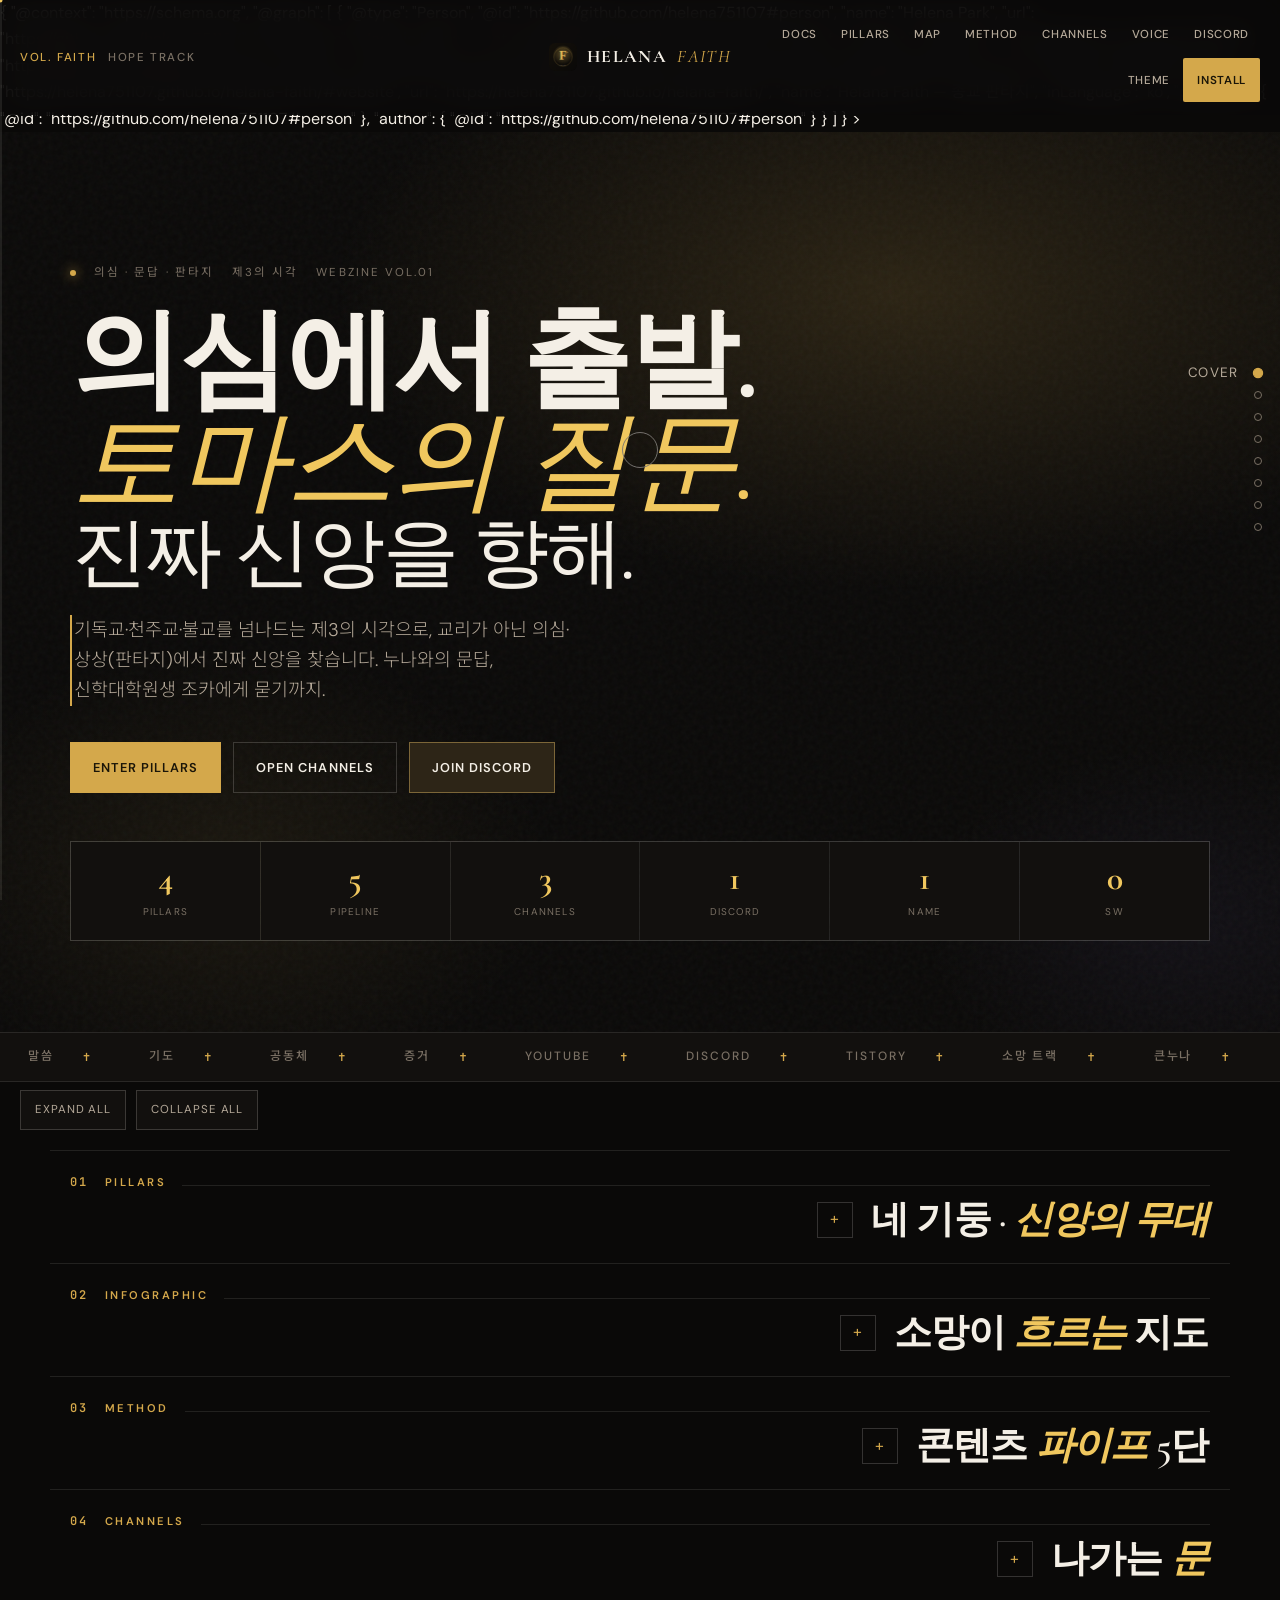
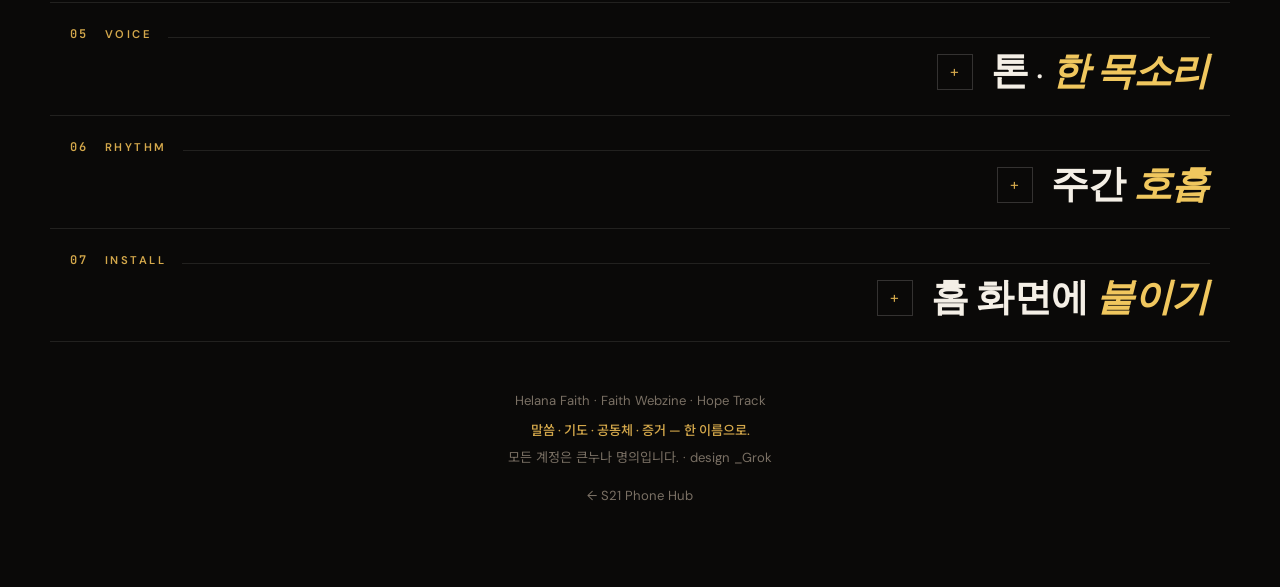
==== commit d984f9c9: "feat: GEO 원조 스탬프(JSON-LD 정체 그래프) 적용 + md→html 동기화 - 모든 페이지 <head>에 canonical + Person(@id→GitHub #pe" ====
--- a/index.html
+++ b/index.html
@@ -16,9 +16,43 @@
 <meta name="msapplication-TileImage" content="icons/icon-192.png">
 <meta property="og:title" content="Helana Faith — 종교 판타지">
 <meta property="og:description" content="교리가 아닌 의심에서. 제3의 시각으로 진짜 신앙을 찾는 종교 판타지 채널.">
-<meta property="og:image" content="https://helena751107.github.io/helana-faith/icons/icon-512.png">
+<meta property="og:image" content="https://helena751107.github.io/helana-faith/assets/social-preview.jpg">
 <meta property="og:type" content="website">
 <title>Helana Faith — 종교 판타지</title>
+<link rel="canonical" href="https://helena751107.github.io/helana-faith/"
+<script type="application/ld+json">
+{
+  "@context": "https://schema.org",
+  "@graph": [
+    {
+      "@type": "Person",
+      "@id": "https://github.com/helena751107#person",
+      "name": "Helena Park",
+      "url": "https://github.com/helena751107",
+      "description": "Made in Korea — not a developer. One Galaxy S21, built by voice, for a sister.",
+      "sameAs": [
+        "https://github.com/helena751107",
+        "https://helena751107.github.io/helena_phone/",
+        "https://www.youtube.com/@helena_phone",
+        "https://www.youtube.com/@HelenaPark-e7c"
+      ]
+    },
+    {
+      "@type": "WebSite",
+      "@id": "https://helena751107.github.io/helana-faith/#website",
+      "url": "https://helena751107.github.io/helana-faith/",
+      "name": "Helana Faith — 종교 판타지",
+      "inLanguage": "ko",
+      "publisher": {
+        "@id": "https://github.com/helena751107#person"
+      },
+      "author": {
+        "@id": "https://github.com/helena751107#person"
+      }
+    }
+  ]
+}
+</script>>
 <link rel="manifest" href="site.webmanifest">
 <link rel="icon" href="icons/favicon-32.png" type="image/png" sizes="32x32">
 <link rel="icon" href="icons/favicon-16.png" type="image/png" sizes="16x16">
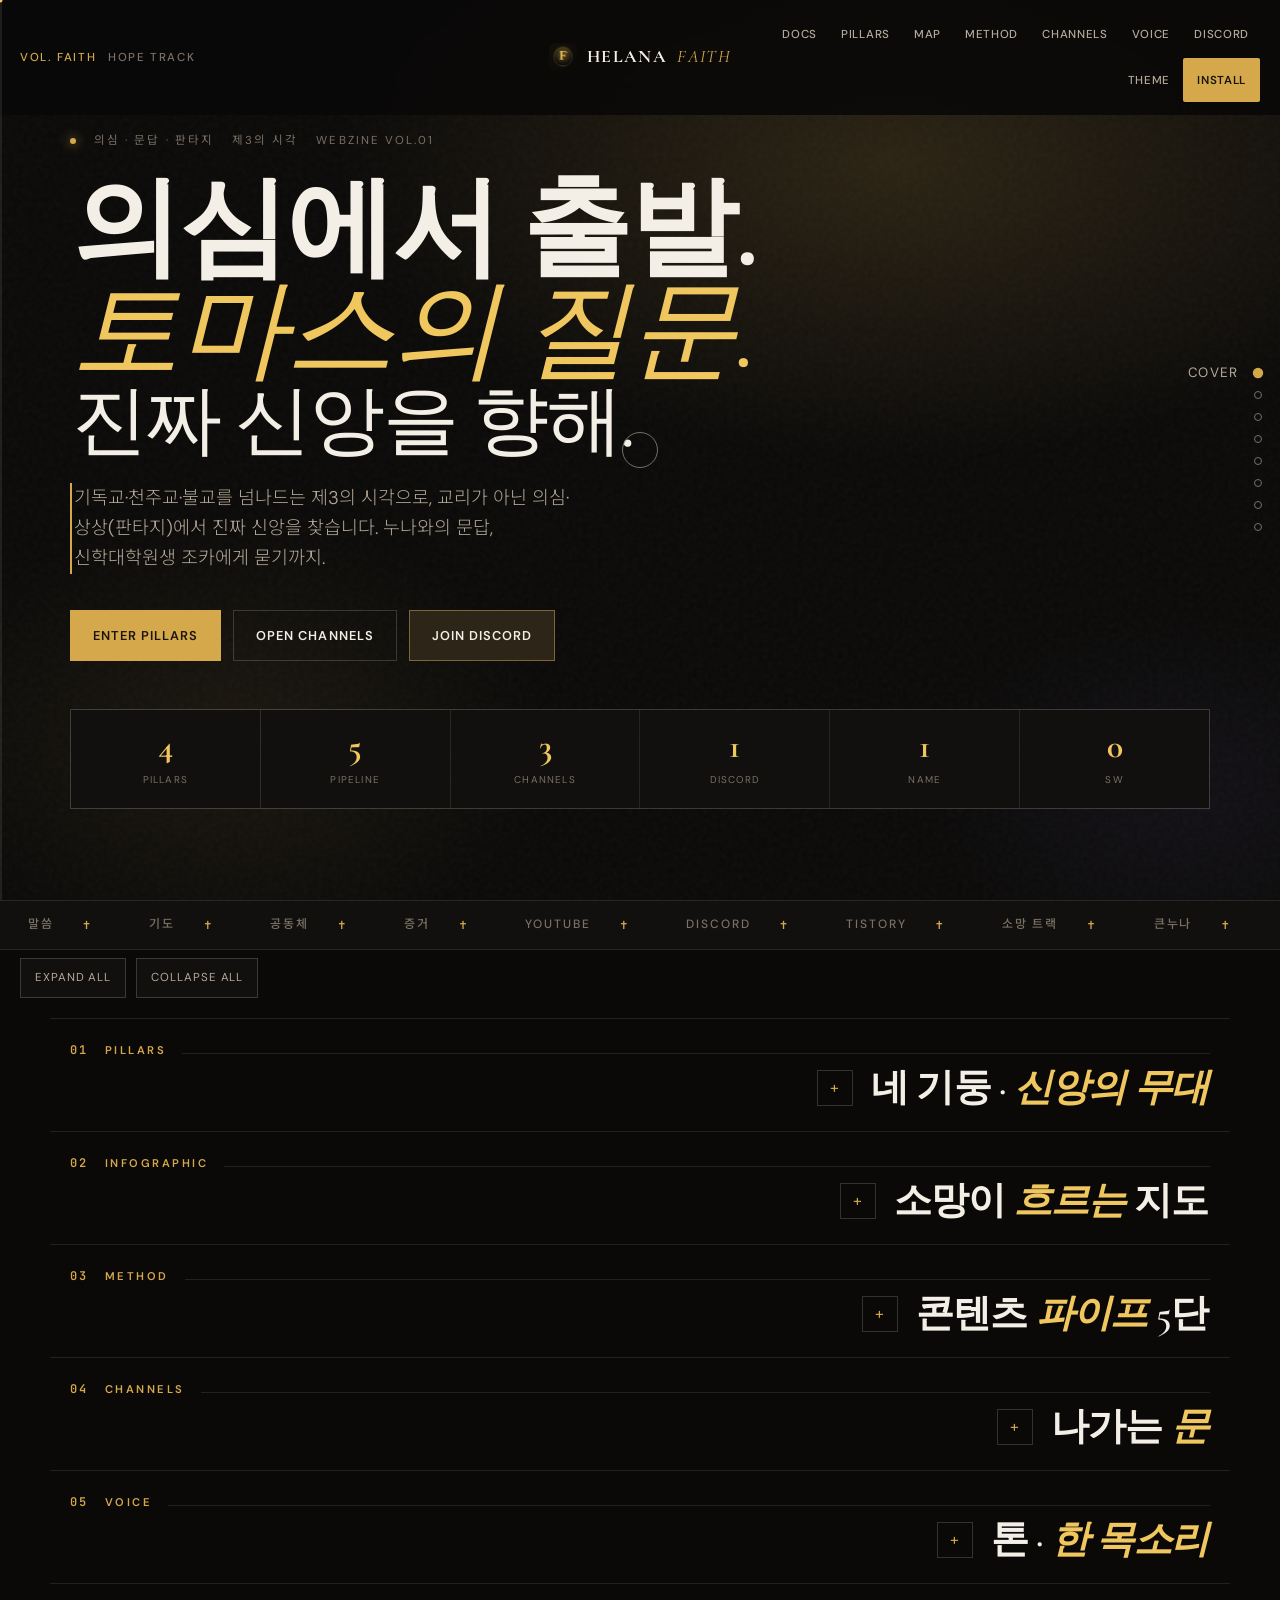
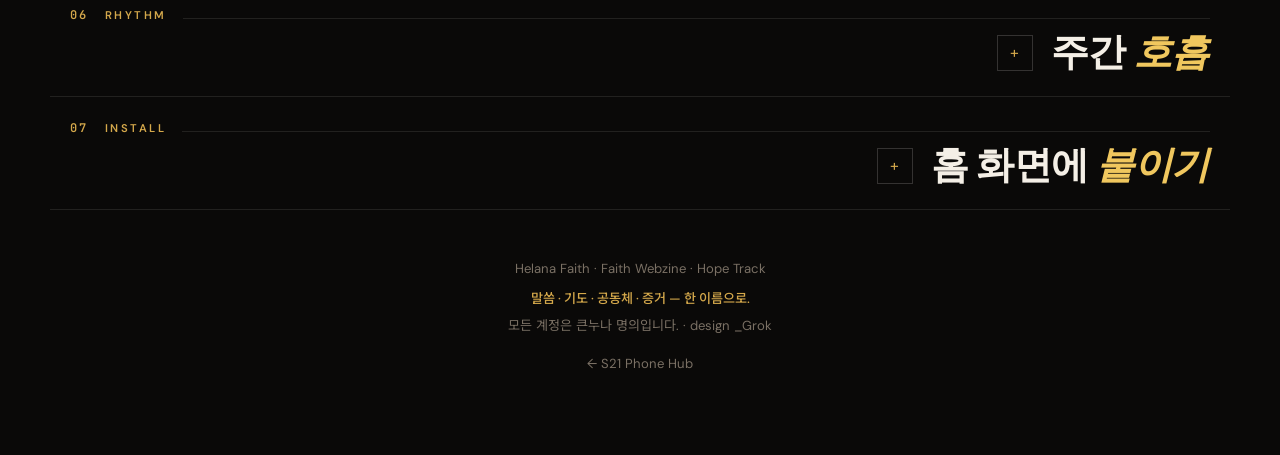
==== commit 51faa35a: "fix: 랜딩 JSON-LD 깨짐 복구 (`</script>>` → `</script>`, canonical `>` 누락) Co-Authored-By: Claude <noreply" ====
--- a/index.html
+++ b/index.html
@@ -19,7 +19,7 @@
 <meta property="og:image" content="https://helena751107.github.io/helana-faith/assets/social-preview.jpg">
 <meta property="og:type" content="website">
 <title>Helana Faith — 종교 판타지</title>
-<link rel="canonical" href="https://helena751107.github.io/helana-faith/"
+<link rel="canonical" href="https://helena751107.github.io/helana-faith/">
 <script type="application/ld+json">
 {
   "@context": "https://schema.org",
@@ -52,7 +52,7 @@
     }
   ]
 }
-</script>>
+</script>
 <link rel="manifest" href="site.webmanifest">
 <link rel="icon" href="icons/favicon-32.png" type="image/png" sizes="32x32">
 <link rel="icon" href="icons/favicon-16.png" type="image/png" sizes="16x16">
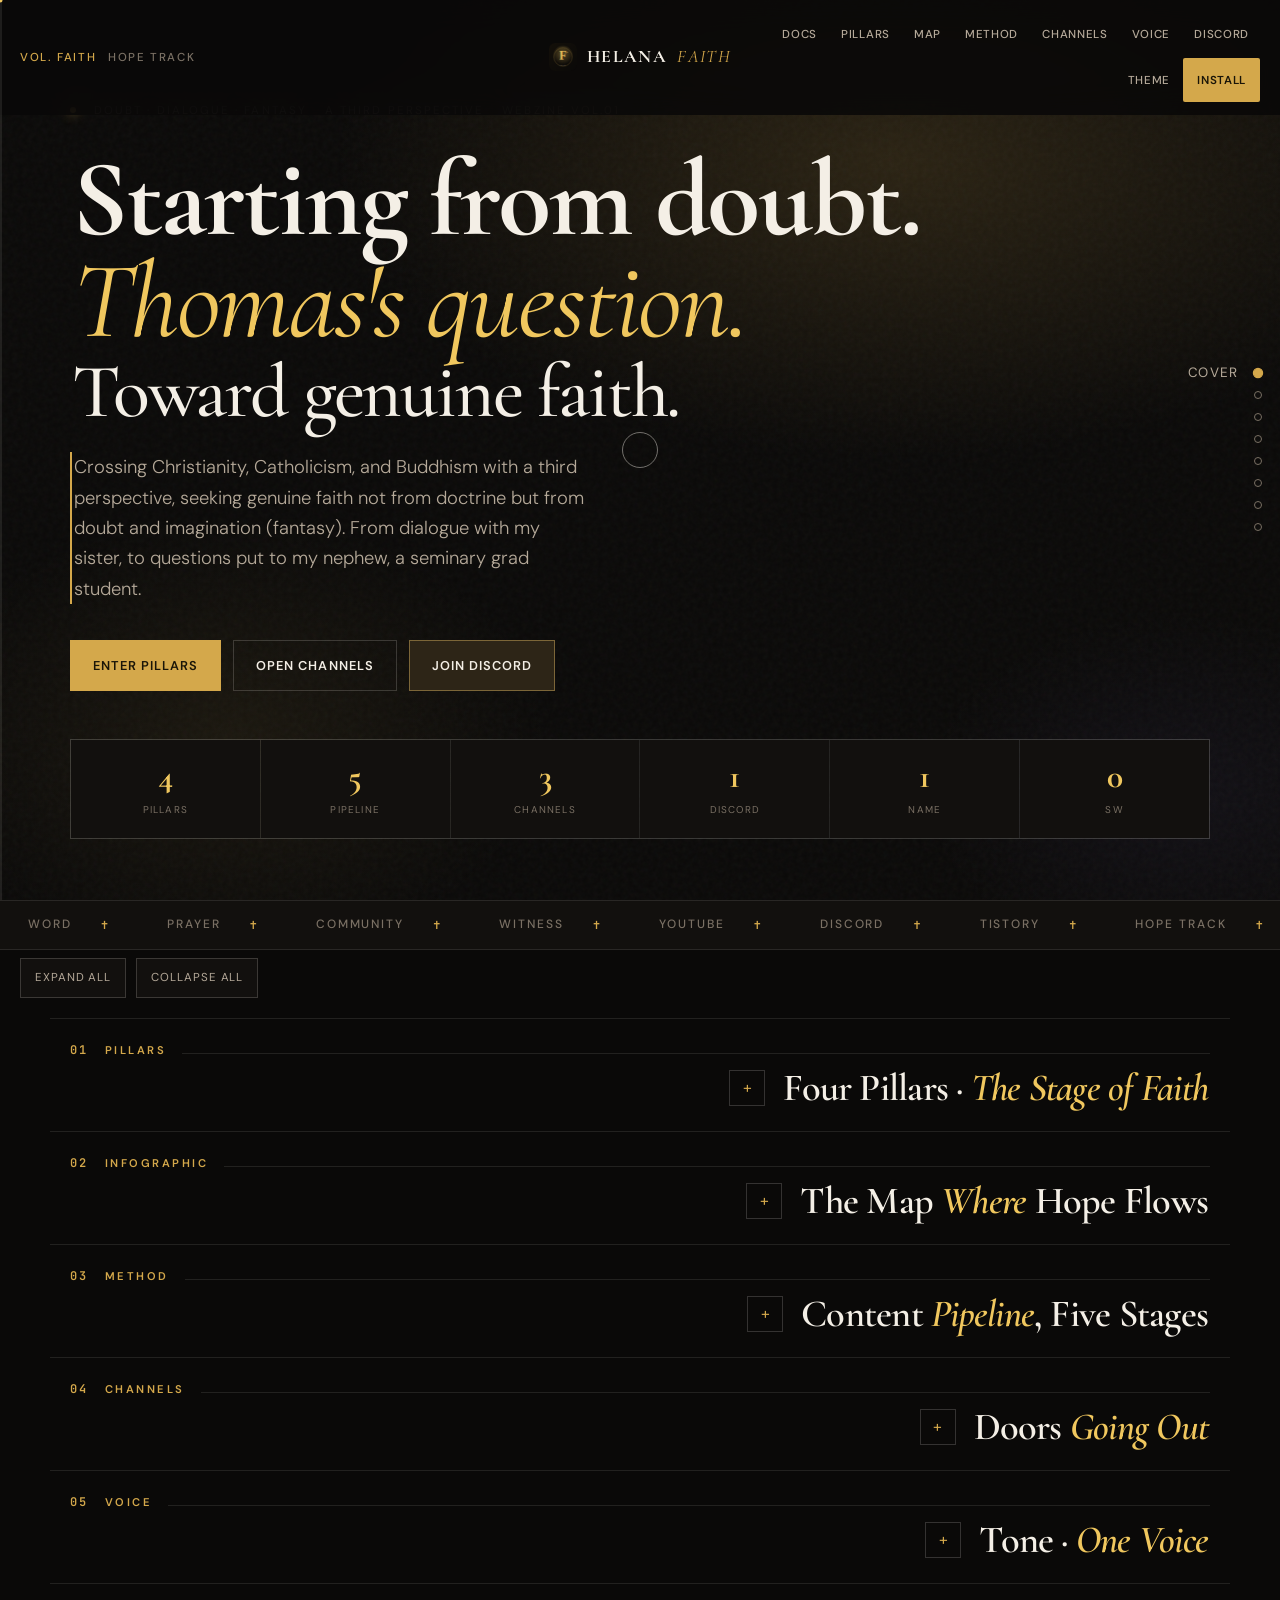
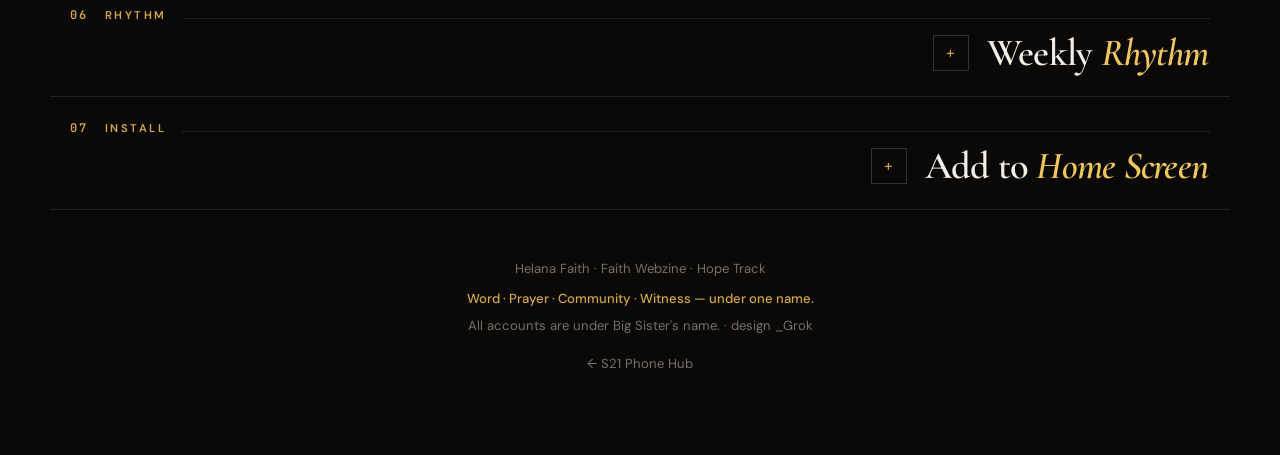
==== commit 68e50699: "i18n: GitHub Pages 영문 전환 — index.html + site.webmanifest + pages/index.html lang="ko" → "en", 모든 본문·" ====
--- a/index.html
+++ b/index.html
@@ -1,9 +1,9 @@
 <!DOCTYPE html>
-<html lang="ko" data-theme="dark">
+<html lang="en" data-theme="dark">
 <head>
 <meta charset="UTF-8">
 <meta name="viewport" content="width=device-width, initial-scale=1.0">
-<meta name="description" content="Helana Faith — 종교 판타지 채널. 의심하는 토마스가 기독교·천주교·불교를 넘나드는 제3의 시각으로, 교리가 아닌 의심·상상에서 진짜 신앙을 찾는다.">
+<meta name="description" content="Helana Faith — a religious fantasy channel. A doubting Thomas crosses Christianity, Catholicism, and Buddhism with a third perspective, seeking genuine faith not from doctrine but from doubt and imagination.">
 <meta name="theme-color" content="#0a0908" media="(prefers-color-scheme: dark)">
 <meta name="theme-color" content="#f7f1e6" media="(prefers-color-scheme: light)">
 <meta name="color-scheme" content="dark light">
@@ -14,11 +14,11 @@
 <meta name="apple-mobile-web-app-title" content="Helana Faith">
 <meta name="msapplication-TileColor" content="#0a0908">
 <meta name="msapplication-TileImage" content="icons/icon-192.png">
-<meta property="og:title" content="Helana Faith — 종교 판타지">
-<meta property="og:description" content="교리가 아닌 의심에서. 제3의 시각으로 진짜 신앙을 찾는 종교 판타지 채널.">
+<meta property="og:title" content="Helana Faith — Religious Fantasy">
+<meta property="og:description" content="From doubt, not doctrine. A religious fantasy channel seeking genuine faith through a third perspective.">
 <meta property="og:image" content="https://helena751107.github.io/helana-faith/assets/social-preview.jpg">
 <meta property="og:type" content="website">
-<title>Helana Faith — 종교 판타지</title>
+<title>Helana Faith — Religious Fantasy</title>
 <link rel="canonical" href="https://helena751107.github.io/helana-faith/">
 <script type="application/ld+json">
 {
@@ -41,8 +41,8 @@
       "@type": "WebSite",
       "@id": "https://helena751107.github.io/helana-faith/#website",
       "url": "https://helena751107.github.io/helana-faith/",
-      "name": "Helana Faith — 종교 판타지",
-      "inLanguage": "ko",
+      "name": "Helana Faith — Religious Fantasy",
+      "inLanguage": "en",
       "publisher": {
         "@id": "https://github.com/helena751107#person"
       },
@@ -339,7 +339,7 @@
 <div class="cursor" id="cursor" aria-hidden="true"></div>
 <div class="cursor-dot" id="cursorDot" aria-hidden="true"></div>
 <div class="spine" aria-hidden="true"><div class="spine-fill" id="spineFill"></div></div>
-<button type="button" class="to-top" id="toTop" aria-label="맨 위로">↑</button>
+<button type="button" class="to-top" id="toTop" aria-label="Back to top">↑</button>
 
 <header class="masthead" id="masthead">
   <div class="mast-left"><span class="issue">Vol. Faith</span><span>Hope Track</span></div>
@@ -348,7 +348,7 @@
     Helana <em>Faith</em>
   </a>
   <div style="justify-self:end;display:flex;align-items:center;gap:8px">
-    <button type="button" class="menu-btn" id="menuBtn" aria-label="메뉴" aria-expanded="false">☰</button>
+    <button type="button" class="menu-btn" id="menuBtn" aria-label="Menu" aria-expanded="false">☰</button>
     <nav class="mast-right" id="mastRight">
       <a href="pages/" data-cursor>Docs</a>
       <a href="#pillars" data-cursor>Pillars</a>
@@ -364,7 +364,7 @@
 </header>
 <div class="nav-backdrop" id="navBackdrop"></div>
 
-<nav class="chapter-rail" aria-label="챕터">
+<nav class="chapter-rail" aria-label="Chapters">
   <a href="#cover" data-ch="cover" class="on"><span>Cover</span></a>
   <a href="#pillars" data-ch="pillars"><span>Pillars</span></a>
   <a href="#map" data-ch="map"><span>Map</span></a>
@@ -381,19 +381,19 @@
   <div class="cover-inner">
     <div class="cover-kicker">
       <span class="dot"></span>
-      <span>의심 · 문답 · 판타지</span>
-      <span>제3의 시각</span>
+      <span>Doubt · Dialogue · Fantasy</span>
+      <span>A Third Perspective</span>
       <span>Webzine Vol.01</span>
     </div>
     <h1>
-      의심에서 출발.
-      <span class="thin">토마스의 질문.</span>
-      <span class="line2">진짜 신앙을 향해.</span>
+      Starting from doubt.
+      <span class="thin">Thomas's question.</span>
+      <span class="line2">Toward genuine faith.</span>
     </h1>
     <p class="cover-sub">
-      기독교·천주교·불교를 넘나드는 제3의 시각으로,
-      교리가 아닌 의심·상상(판타지)에서 진짜 신앙을 찾습니다.
-      누나와의 문답, 신학대학원생 조카에게 묻기까지.
+      Crossing Christianity, Catholicism, and Buddhism with a third perspective,
+      seeking genuine faith not from doctrine but from doubt and imagination (fantasy).
+      From dialogue with my sister, to questions put to my nephew, a seminary grad student.
     </p>
     <div class="cover-cta">
       <a class="btn btn-solid" href="#pillars" data-cursor>Enter pillars</a>
@@ -413,43 +413,43 @@
 
 <div class="marquee-wrap" aria-hidden="true">
   <div class="marquee">
-    <span>말씀</span><span>기도</span><span>공동체</span><span>증거</span><span>YouTube</span><span>Discord</span><span>Tistory</span><span>소망 트랙</span><span>큰누나</span><span>Helana Faith</span><span>Grace</span><span>Hope</span>
-    <span>말씀</span><span>기도</span><span>공동체</span><span>증거</span><span>YouTube</span><span>Discord</span><span>Tistory</span><span>소망 트랙</span><span>큰누나</span><span>Helana Faith</span><span>Grace</span><span>Hope</span>
+    <span>Word</span><span>Prayer</span><span>Community</span><span>Witness</span><span>YouTube</span><span>Discord</span><span>Tistory</span><span>Hope Track</span><span>Big Sister</span><span>Helana Faith</span><span>Grace</span><span>Hope</span>
+    <span>Word</span><span>Prayer</span><span>Community</span><span>Witness</span><span>YouTube</span><span>Discord</span><span>Tistory</span><span>Hope Track</span><span>Big Sister</span><span>Helana Faith</span><span>Grace</span><span>Hope</span>
   </div>
 </div>
 
 <main>
 <section class="chapter shell" id="pillars">
   <div class="ch-label"><span class="num">01</span><span>Pillars</span><span class="line"></span></div>
-  <h2 class="ch-title">네 기둥 · <em>신앙의 무대</em></h2>
-  <p class="ch-deck">카드를 누르면 해당 기둥의 무게가 채워집니다. 네 기둥이 한 목소리로 모입니다.</p>
+  <h2 class="ch-title">Four Pillars · <em>The Stage of Faith</em></h2>
+  <p class="ch-deck">Tap a card to fill in that pillar's weight. The four pillars gather into one voice.</p>
   <div class="g2">
     <article class="pillar reveal active" data-cursor style="--pc:var(--gold)" data-w="92">
       <div class="code">01 · Word</div>
-      <h3>말씀</h3>
-      <p>본문·묵상·메모. 길게 떠들지 않고, 한 구절이 하루를 붙들게.</p>
-      <ul><li>일일·주간 묵상 초안</li><li>본문 카드 · 짧은 해설</li><li>티스토리 업무 일지와 분리</li></ul>
+      <h3>Word</h3>
+      <p>Scripture, reflection, notes. Not long-winded — one verse to hold the day.</p>
+      <ul><li>Daily/weekly reflection drafts</li><li>Scripture cards · short commentary</li><li>Kept separate from the Tistory work log</li></ul>
       <div class="meter"><div class="meter-label"><span>Weight</span><span>92%</span></div><div class="meter-bar"><div class="meter-fill" data-w="92"></div></div></div>
     </article>
     <article class="pillar reveal reveal-d1" data-cursor style="--pc:var(--indigo)" data-w="78">
       <div class="code">02 · Prayer</div>
-      <h3>기도</h3>
-      <p>간구·감사·침묵. 공개 채널과 개인 일지 경계를 지킵니다.</p>
-      <ul><li>기도 제목 보드 (민감정보 제외)</li><li>돌봄 가정과 맞닿은 간구</li><li>응답 기록은 가명·일반화</li></ul>
+      <h3>Prayer</h3>
+      <p>Petition, gratitude, silence. Keeping the boundary between public channels and a personal journal.</p>
+      <ul><li>Prayer request board (sensitive info excluded)</li><li>Petitions touching the care household</li><li>Answered-prayer records use pseudonyms and generalization</li></ul>
       <div class="meter"><div class="meter-label"><span>Weight</span><span>78%</span></div><div class="meter-bar"><div class="meter-fill" data-w="78"></div></div></div>
     </article>
     <article class="pillar reveal reveal-d2" data-cursor style="--pc:var(--teal)" data-w="85">
       <div class="code">03 · Community</div>
-      <h3>공동체</h3>
-      <p>Discord 로비·나눔. 혼자가 아닌 자리, 그러나 소란스럽지 않게.</p>
-      <ul><li>S21 Phone Discord 연동</li><li>주간 체크인 리듬</li><li>핸드오프 예의 (CONSTITUTION)</li></ul>
+      <h3>Community</h3>
+      <p>Discord lobby and sharing. Not a place to be alone, but not loud either.</p>
+      <ul><li>Linked with the S21 Phone Discord</li><li>Weekly check-in rhythm</li><li>Handoff etiquette (CONSTITUTION)</li></ul>
       <div class="meter"><div class="meter-label"><span>Weight</span><span>85%</span></div><div class="meter-bar"><div class="meter-fill" data-w="85"></div></div></div>
     </article>
     <article class="pillar reveal reveal-d3" data-cursor style="--pc:var(--crimson)" data-w="88">
       <div class="code">04 · Witness</div>
-      <h3>증거</h3>
-      <p>삶이 말이 되게. 영상·글·짧은 클립으로 밖으로 보냅니다.</p>
-      <ul><li>YouTube Faith 축</li><li>웹진·쇼츠 드래프트 (_Grok)</li><li>자랑 아닌 증거의 톤</li></ul>
+      <h3>Witness</h3>
+      <p>Letting life speak. Sent outward as video, writing, and short clips.</p>
+      <ul><li>YouTube Faith track</li><li>Webzine · Shorts drafts (_Grok)</li><li>A tone of witness, not boasting</li></ul>
       <div class="meter"><div class="meter-label"><span>Weight</span><span>88%</span></div><div class="meter-bar"><div class="meter-fill" data-w="88"></div></div></div>
     </article>
   </div>
@@ -457,12 +457,12 @@
 
 <section class="chapter shell" id="map">
   <div class="ch-label"><span class="num">02</span><span>Infographic</span><span class="line"></span></div>
-  <h2 class="ch-title">소망이 <em>흐르는</em> 지도</h2>
-  <p class="ch-deck">노드를 호버·탭하면 설명이 열립니다. 점선은 콘텐츠와 돌봄이 어긋나지 않게 흐르는 길입니다.</p>
+  <h2 class="ch-title">The Map <em>Where</em> Hope Flows</h2>
+  <p class="ch-deck">Hover or tap a node to open its description. The dotted lines are the paths that keep content and care from drifting apart.</p>
   <div class="infograph-box reveal" id="archBox">
     <span class="hint">Hover / tap nodes</span>
     <div class="tooltip" id="archTip"></div>
-    <svg class="svg-arch" viewBox="0 0 960 420" role="img" aria-label="신앙 콘텐츠 흐름 지도">
+    <svg class="svg-arch" viewBox="0 0 960 420" role="img" aria-label="Faith content flow map">
       <defs>
         <linearGradient id="fg" x1="0" y1="0" x2="1" y2="1"><stop offset="0%" stop-color="#d4a84b"/><stop offset="100%" stop-color="#f0c75e"/></linearGradient>
       </defs>
@@ -473,37 +473,37 @@
       <path class="flow" d="M480 250 C600 300, 700 320, 780 340" fill="none" stroke="#e85d4c" stroke-width="1.2" opacity=".45"/>
       <path class="flow" d="M480 250 C480 300, 480 320, 480 360" fill="none" stroke="#d4a84b" stroke-width="1.2" opacity=".4"/>
 
-      <g class="node" data-tip="말씀 Word|본문·묵상·짧은 해설. 콘텐츠의 뿌리." data-cursor>
+      <g class="node" data-tip="Word|Scripture, reflection, short commentary. The root of the content." data-cursor>
         <rect x="70" y="55" width="260" height="90" rx="10" fill="#12100e" stroke="#d4a84b" stroke-width="1.5"/>
-        <text x="200" y="100" text-anchor="middle" fill="#d4a84b" font-family="DM Sans,sans-serif" font-size="15" font-weight="600">말씀 Word</text>
+        <text x="200" y="100" text-anchor="middle" fill="#d4a84b" font-family="DM Sans,sans-serif" font-size="15" font-weight="600">Word</text>
         <text x="200" y="122" text-anchor="middle" fill="#7a7064" font-family="DM Sans,sans-serif" font-size="12">Scripture · Memo</text>
       </g>
-      <g class="node" data-tip="기도 Prayer|간구와 침묵. 공개 전 민감정보 필터." data-cursor>
+      <g class="node" data-tip="Prayer|Petition and silence. Filtered for sensitive info before publishing." data-cursor>
         <rect x="350" y="30" width="260" height="90" rx="10" fill="#12100e" stroke="#f0c75e" stroke-width="1.5"/>
-        <text x="480" y="75" text-anchor="middle" fill="#f0c75e" font-family="DM Sans,sans-serif" font-size="15" font-weight="600">기도 Prayer</text>
+        <text x="480" y="75" text-anchor="middle" fill="#f0c75e" font-family="DM Sans,sans-serif" font-size="15" font-weight="600">Prayer</text>
         <text x="480" y="97" text-anchor="middle" fill="#7a7064" font-family="DM Sans,sans-serif" font-size="12">Quiet · Honest</text>
       </g>
-      <g class="node" data-tip="공동체 Community|Discord·나눔. 혼자가 아닌 자리." data-cursor>
+      <g class="node" data-tip="Community|Discord and sharing. Not a place to be alone." data-cursor>
         <rect x="630" y="55" width="260" height="90" rx="10" fill="#12100e" stroke="#8b7cf0" stroke-width="1.5"/>
-        <text x="760" y="100" text-anchor="middle" fill="#8b7cf0" font-family="DM Sans,sans-serif" font-size="15" font-weight="600">공동체 Community</text>
+        <text x="760" y="100" text-anchor="middle" fill="#8b7cf0" font-family="DM Sans,sans-serif" font-size="15" font-weight="600">Community</text>
         <text x="760" y="122" text-anchor="middle" fill="#7a7064" font-family="DM Sans,sans-serif" font-size="12">Discord · Care</text>
       </g>
 
-      <g class="node" data-tip="Helana Faith|네 기둥이 모이는 허브. 큰누나 명의." data-cursor>
+      <g class="node" data-tip="Helana Faith|The hub where the four pillars gather. Under Big Sister's name." data-cursor>
         <rect x="300" y="180" width="360" height="100" rx="12" fill="#14110c" stroke="url(#fg)" stroke-width="2"/>
         <text x="480" y="228" text-anchor="middle" fill="#f4efe6" font-family="Cormorant Garamond,serif" font-size="28" font-weight="600">HELANA FAITH</text>
         <text x="480" y="254" text-anchor="middle" fill="#7a7064" font-family="DM Sans,sans-serif" font-size="12">Hope track · One name</text>
       </g>
 
-      <g class="node" data-tip="YouTube|강의·간증·쇼츠. 밖으로 보내는 증거." data-cursor>
+      <g class="node" data-tip="YouTube|Teaching, testimony, shorts. Witness sent outward." data-cursor>
         <rect x="60" y="320" width="240" height="64" rx="8" fill="#12100e" stroke="#e85d4c" stroke-width="1.2"/>
         <text x="180" y="358" text-anchor="middle" fill="#e85d4c" font-family="DM Sans,sans-serif" font-size="14" font-weight="600">YouTube</text>
       </g>
-      <g class="node" data-tip="Discord|실시간 로비. S21 Phone 서버 공유." data-cursor>
+      <g class="node" data-tip="Discord|Real-time lobby. Shared with the S21 Phone server." data-cursor>
         <rect x="360" y="330" width="240" height="64" rx="8" fill="#12100e" stroke="#3db8a8" stroke-width="1.2"/>
         <text x="480" y="368" text-anchor="middle" fill="#3db8a8" font-family="DM Sans,sans-serif" font-size="14" font-weight="600">Discord</text>
       </g>
-      <g class="node" data-tip="Pages · Notes|이 웹진과 레포 문서. 설치 가능한 허브." data-cursor>
+      <g class="node" data-tip="Pages · Notes|This webzine and repo docs. An installable hub." data-cursor>
         <rect x="660" y="320" width="240" height="64" rx="8" fill="#12100e" stroke="#d4a84b" stroke-width="1.2"/>
         <text x="780" y="358" text-anchor="middle" fill="#d4a84b" font-family="DM Sans,sans-serif" font-size="14" font-weight="600">Pages · Notes</text>
       </g>
@@ -513,42 +513,42 @@
 
 <section class="chapter shell" id="method">
   <div class="ch-label"><span class="num">03</span><span>Method</span><span class="line"></span></div>
-  <h2 class="ch-title">콘텐츠 <em>파이프</em> 5단</h2>
-  <p class="ch-deck">단계를 누르면 패널이 바뀝니다. 소망 트랙도 스캐폴드 → 시공 → 감사 흐름을 존중합니다.</p>
+  <h2 class="ch-title">Content <em>Pipeline</em>, Five Stages</h2>
+  <p class="ch-deck">Click a stage to change the panel. The Hope track also respects the scaffold → build → audit flow.</p>
   <div class="method-steps">
-    <div class="m-step active reveal" data-m="0" data-cursor><div class="n">01</div><div class="en">Receive</div><div class="ko">받음</div><div class="d">본문·상황·제목.</div></div>
-    <div class="m-step reveal reveal-d1" data-m="1" data-cursor><div class="n">02</div><div class="en">Draft</div><div class="ko">초안</div><div class="d">_Grok 시안 80%.</div></div>
-    <div class="m-step reveal reveal-d2" data-m="2" data-cursor><div class="n">03</div><div class="en">Shape</div><div class="ko">다듬기</div><div class="d">톤·길이·공개 경계.</div></div>
-    <div class="m-step reveal reveal-d3" data-m="3" data-cursor><div class="n">04</div><div class="en">Send</div><div class="ko">보냄</div><div class="d">채널별 형태.</div></div>
-    <div class="m-step reveal" data-m="4" data-cursor><div class="n">05</div><div class="en">Rest</div><div class="ko">쉼</div><div class="d">반응 보고 다음.</div></div>
+    <div class="m-step active reveal" data-m="0" data-cursor><div class="n">01</div><div class="en">Receive</div><div class="ko">Receive</div><div class="d">Scripture, context, title.</div></div>
+    <div class="m-step reveal reveal-d1" data-m="1" data-cursor><div class="n">02</div><div class="en">Draft</div><div class="ko">Draft</div><div class="d">_Grok draft to 80%.</div></div>
+    <div class="m-step reveal reveal-d2" data-m="2" data-cursor><div class="n">03</div><div class="en">Shape</div><div class="ko">Shape</div><div class="d">Tone, length, publish boundary.</div></div>
+    <div class="m-step reveal reveal-d3" data-m="3" data-cursor><div class="n">04</div><div class="en">Send</div><div class="ko">Send</div><div class="d">Shaped per channel.</div></div>
+    <div class="m-step reveal" data-m="4" data-cursor><div class="n">05</div><div class="en">Rest</div><div class="ko">Rest</div><div class="d">See the response, then next.</div></div>
   </div>
   <div class="method-panel reveal" id="methodPanel">
-    <h3>01 · 받음 Receive</h3>
-    <p>오늘 붙들 본문, 가정에서 올라온 제목, 공동체 기도 제목을 받습니다. 아직 예쁘게 만들지 않습니다.</p>
+    <h3>01 · Receive</h3>
+    <p>Receiving today's scripture to hold onto, a title that came up at home, and community prayer requests. Not polished yet.</p>
   </div>
 </section>
 
 <section class="chapter shell" id="channels">
   <div class="ch-label"><span class="num">04</span><span>Channels</span><span class="line"></span></div>
-  <h2 class="ch-title">나가는 <em>문</em></h2>
-  <p class="ch-deck">같은 뿌리, 다른 문. 플랫폼마다 깊이와 속도가 다릅니다.</p>
+  <h2 class="ch-title">Doors <em>Going Out</em></h2>
+  <p class="ch-deck">Same root, different doors. Depth and speed differ by platform.</p>
   <div class="g3">
     <article class="chan reveal" data-cursor>
       <div class="eyebrow">Broadcast</div>
       <h3>YouTube · Faith</h3>
-      <p>강의·간증·쇼츠. 깊게 남기는 증거 축. 허브 생태계 1:1 매칭.</p>
+      <p>Teaching, testimony, shorts. The witness track that leaves a lasting mark. Matches 1:1 with the hub ecosystem.</p>
       <a class="link" href="https://helena751107.github.io/helena_phone/" data-cursor>Hub strategy →</a>
     </article>
     <article class="chan reveal reveal-d1" data-cursor>
       <div class="eyebrow">Lobby</div>
       <h3>Discord</h3>
-      <p>S21 Phone 서버 로비. 실시간 인사·나눔·보고. 소란보다 예의.</p>
+      <p>The S21 Phone server lobby. Real-time greetings, sharing, reports. Courtesy over noise.</p>
       <a class="link" href="https://discord.gg/JTYSZv2WQE" target="_blank" rel="noopener" data-cursor>discord.gg/JTYSZv2WQE →</a>
     </article>
     <article class="chan reveal reveal-d2" data-cursor>
       <div class="eyebrow">Archive</div>
       <h3>GitHub · Pages</h3>
-      <p>이 웹진, 아이콘, 설치용 매니페스트. 원본 SSOT의 신앙 위성.</p>
+      <p>This webzine, icons, and install manifest. A faith satellite of the original SSOT.</p>
       <a class="link" href="https://github.com/helena751107/helana-faith" target="_blank" rel="noopener" data-cursor>Repo →</a>
     </article>
   </div>
@@ -556,57 +556,57 @@
 
 <section class="chapter shell" id="voice">
   <div class="ch-label"><span class="num">05</span><span>Voice</span><span class="line"></span></div>
-  <h2 class="ch-title">톤 · <em>한 목소리</em></h2>
-  <p class="ch-deck">큰누나 명의. 과시하지 않고, 숨기지 않고, 돌봄 가정과 모순되지 않게.</p>
+  <h2 class="ch-title">Tone · <em>One Voice</em></h2>
+  <p class="ch-deck">Under Big Sister's name. Not showing off, not hiding, never contradicting the care household.</p>
   <div class="g2">
     <div class="verse reveal">
-      <q>빛이 어둠에 비치되 어둠이 깨닫지 못하더라</q>
-      <cite>요한복음 1:5 · 톤 앵커 (공개 묵상용)</cite>
+      <q>And the light shineth in darkness; and the darkness comprehended it not.</q>
+      <cite>John 1:5 · Tone anchor (for public reflection)</cite>
     </div>
     <div class="ed-card reveal reveal-d1">
       <div class="eyebrow">Voice rules</div>
-      <h3>우리가 지키는 말</h3>
-      <p style="margin-bottom:12px">자랑 대신 증거. 정죄 대신 초대. 개인 아픔은 가명·일반화. 트랙1(돌봄) 안전을 콘텐츠 조회수보다 앞세웁니다.</p>
-      <span class="tag gold">큰누나 명의</span>
-      <span class="tag ok">핸드오프</span>
-      <span class="tag">소망 트랙</span>
+      <h3>Words we hold to</h3>
+      <p style="margin-bottom:12px">Witness instead of boasting. Invitation instead of condemnation. Personal pain gets pseudonyms and generalization. Track 1 (care) safety comes before content views.</p>
+      <span class="tag gold">Big Sister's name</span>
+      <span class="tag ok">Handoff</span>
+      <span class="tag">Hope track</span>
     </div>
   </div>
 </section>
 
 <section class="chapter shell" id="rhythm">
   <div class="ch-label"><span class="num">06</span><span>Rhythm</span><span class="line"></span></div>
-  <h2 class="ch-title">주간 <em>호흡</em></h2>
-  <p class="ch-deck">완벽보다 리듬. 바가 채워지는 것은 목표가 아니라 방향입니다.</p>
+  <h2 class="ch-title">Weekly <em>Rhythm</em></h2>
+  <p class="ch-deck">Rhythm over perfection. A filling bar is a direction, not a target.</p>
   <div class="ed-card reveal">
     <div class="eyebrow">Weekly pulse · scaffold</div>
-    <h3>한 주를 나누는 무게</h3>
+    <h3>How the week's weight is divided</h3>
     <div class="ibar" id="gapBars" style="margin-top:18px">
-      <div class="ibar-row"><span class="n">말씀</span><div class="t"><div class="f" data-pct="88" style="background:var(--gold)"></div></div><span class="p">88%</span></div>
-      <div class="ibar-row"><span class="n">기도</span><div class="t"><div class="f" data-pct="70" style="background:var(--indigo)"></div></div><span class="p">70%</span></div>
-      <div class="ibar-row"><span class="n">공동체</span><div class="t"><div class="f" data-pct="75" style="background:var(--teal)"></div></div><span class="p">75%</span></div>
-      <div class="ibar-row"><span class="n">증거</span><div class="t"><div class="f" data-pct="65" style="background:var(--crimson)"></div></div><span class="p">65%</span></div>
-      <div class="ibar-row"><span class="n">쉼</span><div class="t"><div class="f" data-pct="50" style="background:var(--gold-bright)"></div></div><span class="p">50%</span></div>
+      <div class="ibar-row"><span class="n">Word</span><div class="t"><div class="f" data-pct="88" style="background:var(--gold)"></div></div><span class="p">88%</span></div>
+      <div class="ibar-row"><span class="n">Prayer</span><div class="t"><div class="f" data-pct="70" style="background:var(--indigo)"></div></div><span class="p">70%</span></div>
+      <div class="ibar-row"><span class="n">Community</span><div class="t"><div class="f" data-pct="75" style="background:var(--teal)"></div></div><span class="p">75%</span></div>
+      <div class="ibar-row"><span class="n">Witness</span><div class="t"><div class="f" data-pct="65" style="background:var(--crimson)"></div></div><span class="p">65%</span></div>
+      <div class="ibar-row"><span class="n">Rest</span><div class="t"><div class="f" data-pct="50" style="background:var(--gold-bright)"></div></div><span class="p">50%</span></div>
     </div>
   </div>
   <div class="note reveal">
-    <strong>원칙.</strong> 여기는 교회 행정 대행·상담소가 아닙니다.
-    응급·위기 시에는 지역 교회 공동체와 전문 기관·공식 경로를 우선하세요.
-    모든 공개 계정은 큰누나 명의입니다.
+    <strong>Principle.</strong> This is not a church administration proxy or a counseling service.
+    In an emergency or crisis, please turn first to your local church community and professional/official channels.
+    All public accounts are under Big Sister's name.
   </div>
 </section>
 
 <section class="chapter shell" id="install">
   <div class="ch-label"><span class="num">07</span><span>Install</span><span class="line"></span></div>
-  <h2 class="ch-title">홈 화면에 <em>붙이기</em></h2>
-  <p class="ch-deck">서비스 워커 없음. manifest + 금색 F 모노그램. Chrome / Edge Install.</p>
+  <h2 class="ch-title">Add to <em>Home Screen</em></h2>
+  <p class="ch-deck">No service worker. Manifest + gold F monogram. Chrome / Edge Install.</p>
   <div class="install-box reveal">
     <div>
       <span class="tag ok">No service worker</span>
       <span class="tag gold">standalone</span>
       <span class="tag">Helana Faith</span>
     </div>
-    <p style="color:var(--ink-dim);font-weight:300">이 페이지 → 브라우저 메뉴 → <strong style="color:var(--ink)">홈 화면에 추가 / 앱 설치</strong>.</p>
+    <p style="color:var(--ink-dim);font-weight:300">This page → browser menu → <strong style="color:var(--ink)">Add to Home Screen / Install App</strong>.</p>
     <code>site.webmanifest · /helana-faith/icons/icon-192|512.png</code>
     <div style="display:flex;flex-wrap:wrap;gap:10px">
       <a class="btn btn-solid" href="site.webmanifest" data-cursor>Open manifest</a>
@@ -627,8 +627,8 @@
 
 <footer class="site-foot shell">
   <div>Helana Faith · Faith Webzine · Hope Track</div>
-  <div class="gold">말씀 · 기도 · 공동체 · 증거 — 한 이름으로.</div>
-  <div style="margin-top:6px">모든 계정은 큰누나 명의입니다. · design _Grok</div>
+  <div class="gold">Word · Prayer · Community · Witness — under one name.</div>
+  <div style="margin-top:6px">All accounts are under Big Sister's name. · design _Grok</div>
   <p style="margin-top:16px"><a href="https://helena751107.github.io/helena_phone/" data-cursor>← S21 Phone Hub</a></p>
 </footer>
 
@@ -723,11 +723,11 @@
   });
 
   const METHOD = [
-    {t:'01 · 받음 Receive', b:'오늘 붙들 본문, 가정에서 올라온 제목, 공동체 기도 제목을 받습니다. 아직 예쁘게 만들지 않습니다.'},
-    {t:'02 · 초안 Draft', b:'디자이너(_Grok)가 톤·이미지·짧은 클립 시안을 80%까지 올립니다. 완성 강박 없이 형태를 잡습니다.'},
-    {t:'03 · 다듬기 Shape', b:'공개 경계·길이·호칭을 다듬습니다. 민감정보·자랑 톤을 걷어 냅니다. 필요 시 반장(_Aider)이 시공.'},
-    {t:'04 · 보냄 Send', b:'YouTube / Discord / Pages 등 문마다 다른 길이로 보냅니다. 같은 뿌리, 다른 문.'},
-    {t:'05 · 쉼 Rest', b:'반응을 보고 다음 본문을 고릅니다. 쉼도 파이프의 한 단입니다.'},
+    {t:'01 · Receive', b:"Receiving today's scripture to hold onto, a title that came up at home, and community prayer requests. Not polished yet."},
+    {t:'02 · Draft', b:'The designer (_Grok) brings tone, imagery, and short-clip drafts up to 80%. Shaping form without the pressure to finish.'},
+    {t:'03 · Shape', b:'Refining the publish boundary, length, and address. Stripping out sensitive info and any boastful tone. The foreman (_Aider) builds it out when needed.'},
+    {t:'04 · Send', b:'Sent at different lengths through each door — YouTube / Discord / Pages. Same root, different doors.'},
+    {t:'05 · Rest', b:'Watching the response, then choosing the next scripture. Rest is a stage of the pipeline too.'},
   ];
   const panel = $('#methodPanel');
   $$('.m-step').forEach(step => {
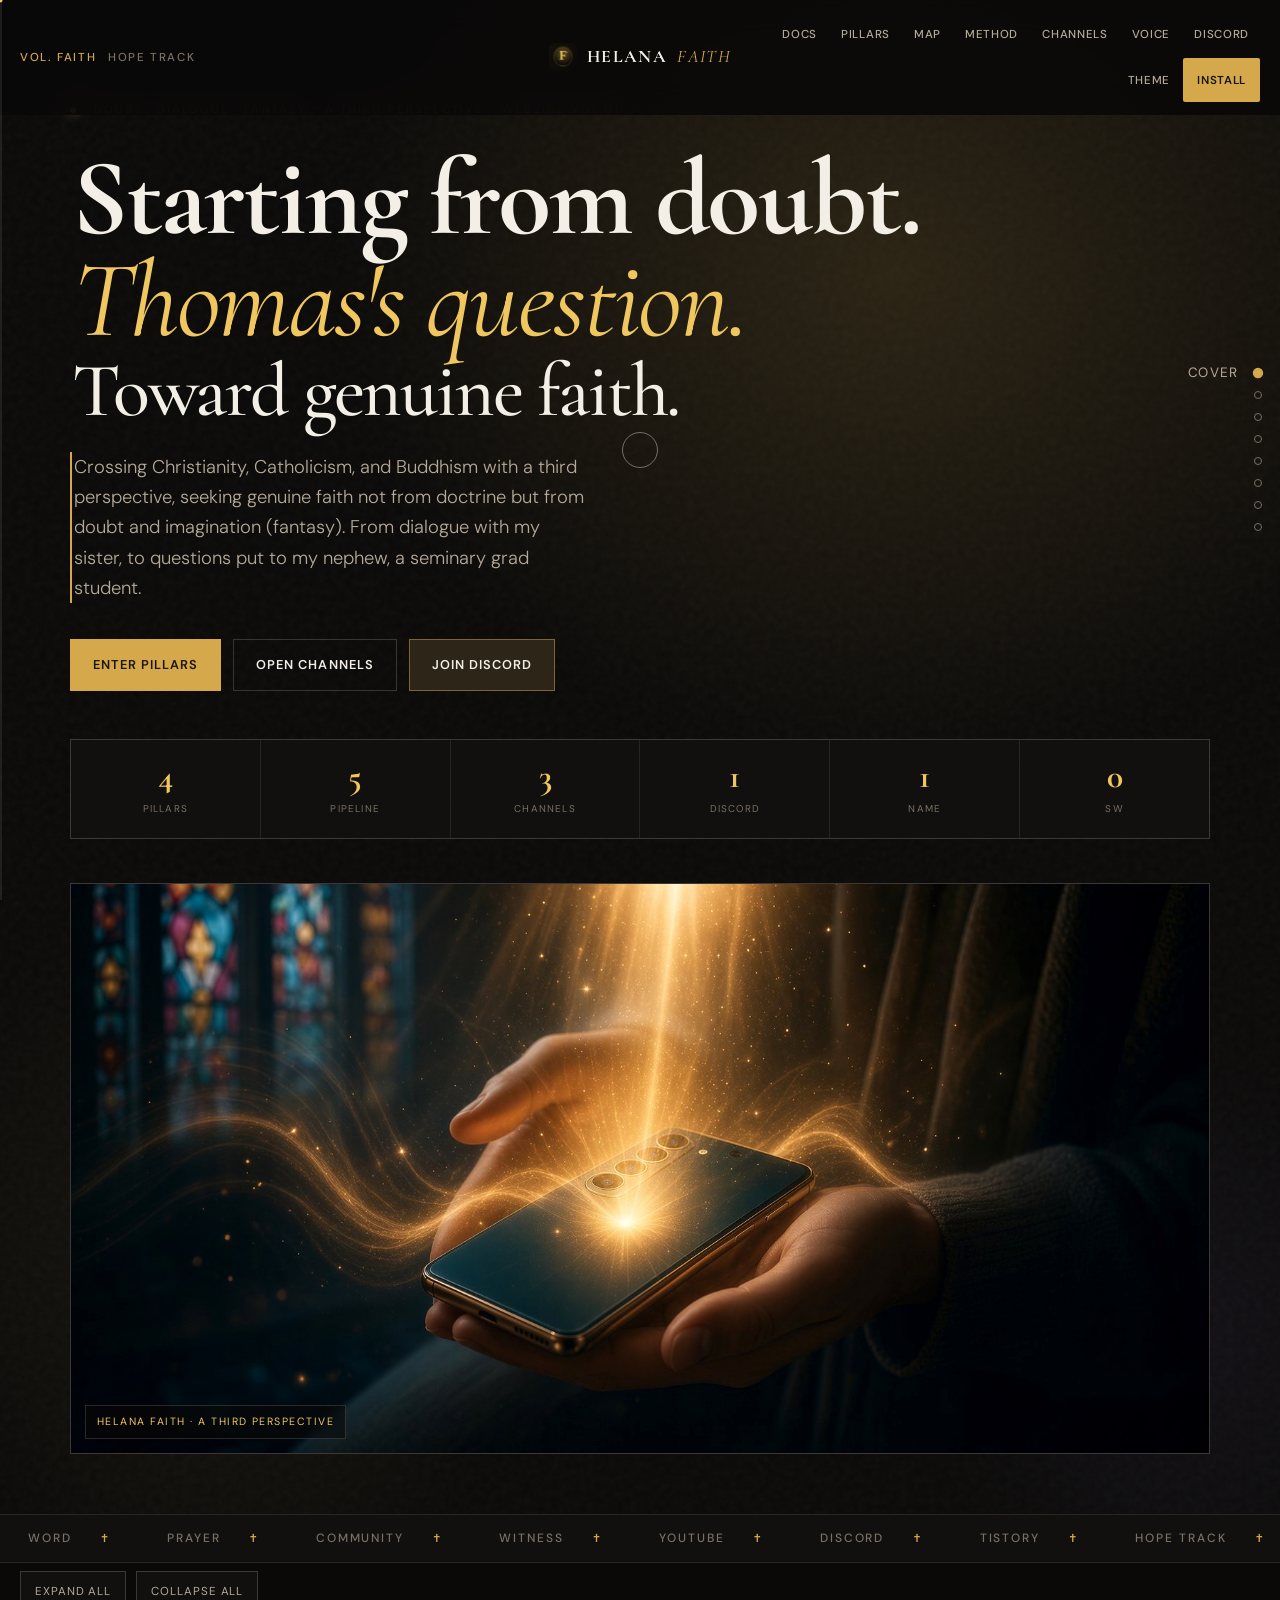
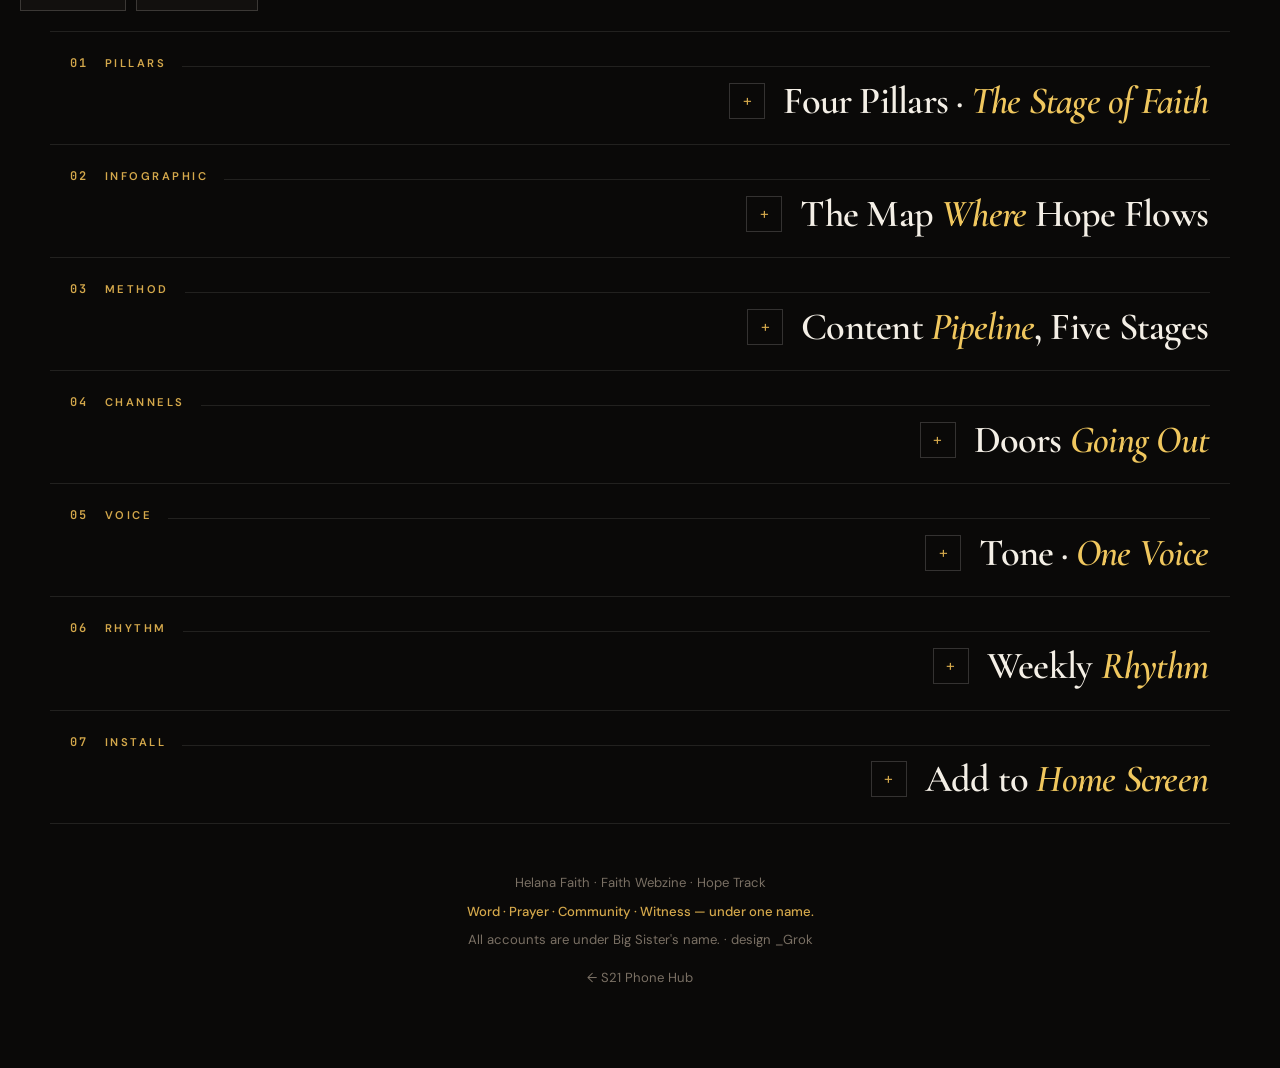
==== commit 46242437: "design: 히어로 사진 추가 — 기존 social-preview.jpg 재활용, 프레임+캡션 스타일 Co-Authored-By: Claude Sonnet 5 <noreply@a" ====
--- a/index.html
+++ b/index.html
@@ -238,6 +238,12 @@
 .note{margin-top:28px;padding:16px 18px;border:1px solid var(--rule-strong);background:color-mix(in srgb,var(--gold) 8%,var(--paper-2));font-size:.88rem;color:var(--ink-dim);font-weight:300}
 .note strong{color:var(--gold-bright);font-weight:600}
 
+.hero-shot{position:relative;margin:44px 0 0;border:1px solid var(--rule-strong);overflow:hidden;background:var(--paper-2)}
+.hero-shot img{width:100%;height:auto;display:block;filter:saturate(1.05) contrast(1.03)}
+.hero-shot .cap{position:absolute;left:14px;bottom:14px;font-size:.66rem;letter-spacing:.14em;text-transform:uppercase;color:var(--gold-bright);background:rgba(10,9,8,.55);backdrop-filter:blur(6px);-webkit-backdrop-filter:blur(6px);padding:7px 11px;border:1px solid rgba(244,239,230,.15)}
+[data-theme="light"] .hero-shot .cap{background:rgba(247,241,230,.6);color:var(--gold);border-color:rgba(26,21,16,.15)}
+@media(max-width:640px){.hero-shot{margin-top:32px}.hero-shot .cap{font-size:.6rem;padding:6px 9px}}
+
 .reveal{opacity:0;transform:translateY(28px);transition:opacity .7s var(--ease),transform .7s var(--ease)}
 .reveal.in{opacity:1;transform:none}
 .reveal-d1{transition-delay:.08s}.reveal-d2{transition-delay:.16s}.reveal-d3{transition-delay:.24s}
@@ -407,6 +413,10 @@
       <div class="s"><div class="v" data-count="1">0</div><div class="l">Discord</div></div>
       <div class="s"><div class="v" data-count="1">0</div><div class="l">Name</div></div>
       <div class="s"><div class="v" data-count="0">0</div><div class="l">SW</div></div>
+    </div>
+    <div class="hero-shot">
+      <img src="assets/hero-web.jpg" alt="A hand reaching toward a glowing smartphone, warm golden light and softly blurred stained-glass church windows in the background — a quiet image of reaching for faith through everyday life." loading="eager" width="1600" height="800">
+      <span class="cap">Helana Faith · A Third Perspective</span>
     </div>
   </div>
 </section>
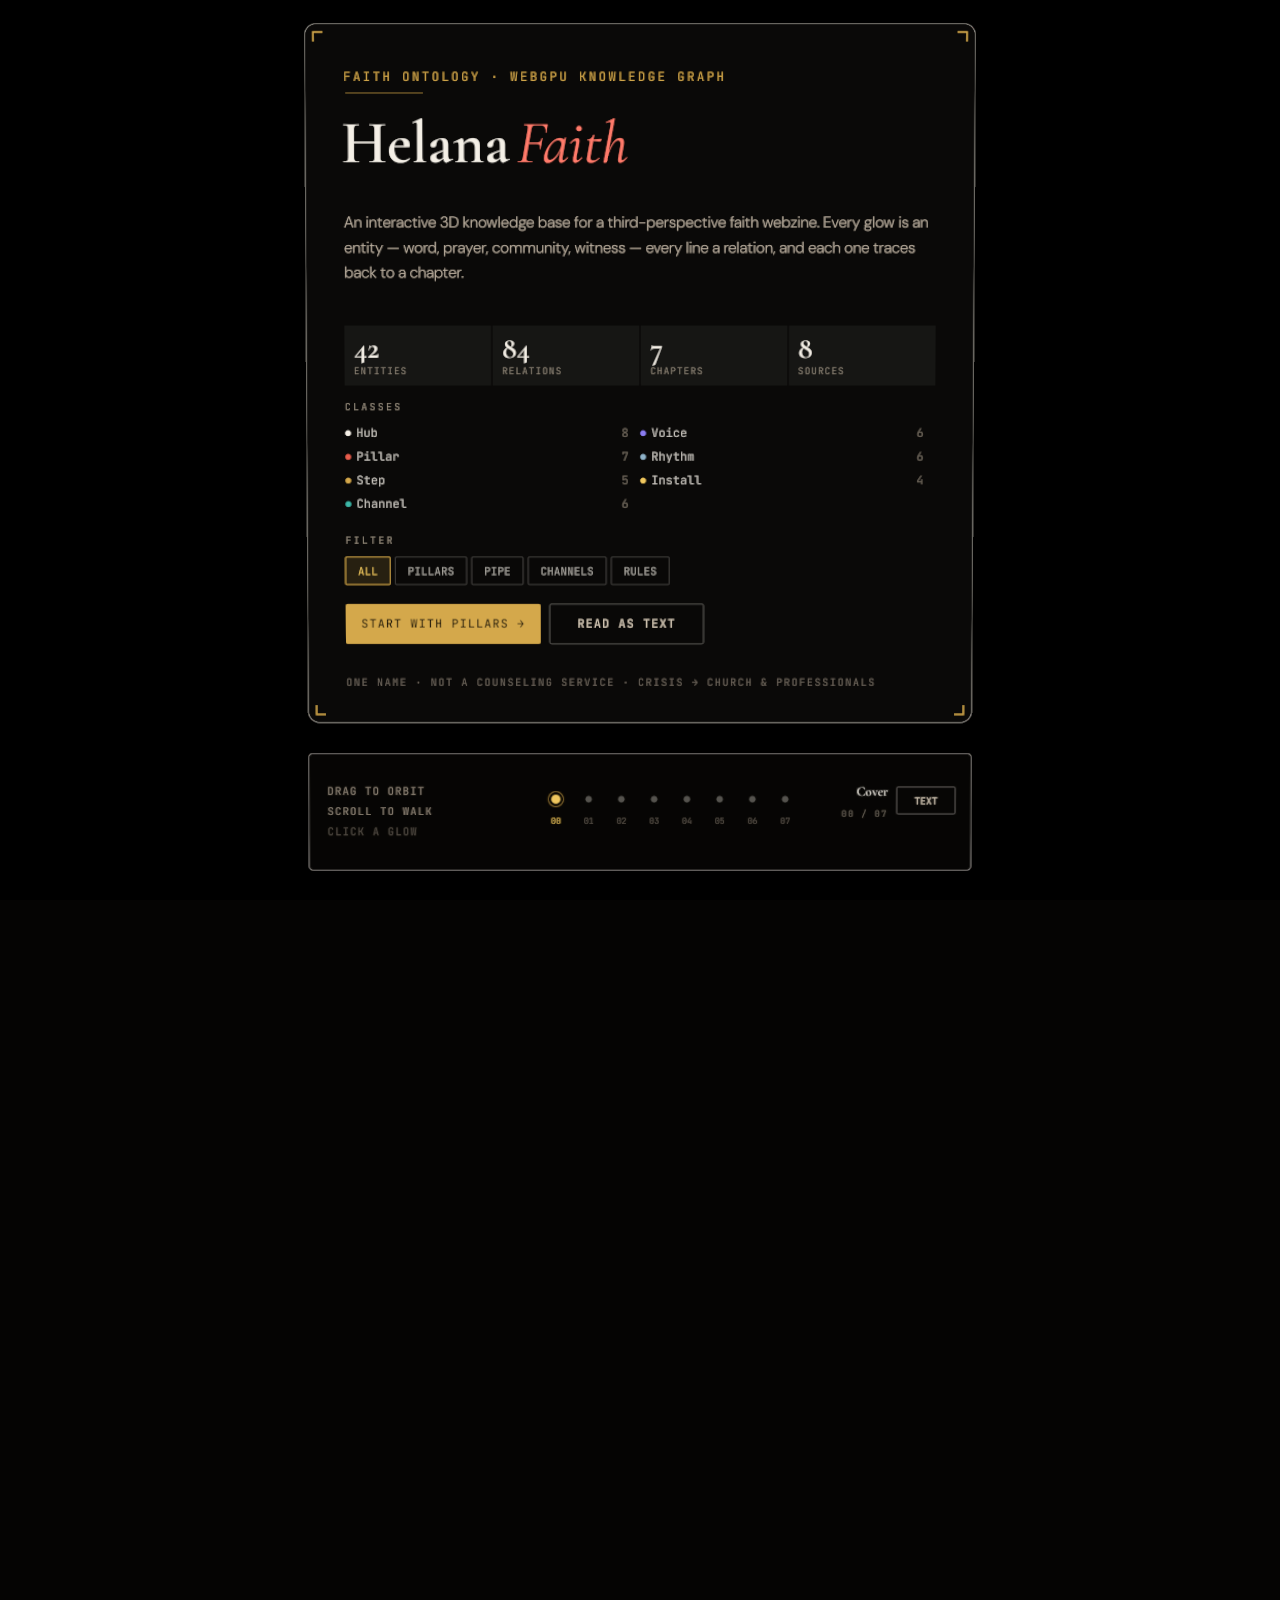
==== commit fade2819: "feat(3d): 페이지 자체를 WebGPU 3D 온톨로지로 — metalcare와 같은 스테이션 엔진 - ontoviz/ 추가: three.js WebGPURenderer + T" ====
--- a/index.html
+++ b/index.html
@@ -20,6 +20,7 @@
 <meta property="og:type" content="website">
 <title>Helana Faith — Religious Fantasy</title>
 <link rel="canonical" href="https://helena751107.github.io/helana-faith/">
+<link rel="stylesheet" href="ontoviz/onto.css">
 <script type="application/ld+json">
 {
   "@context": "https://schema.org",
@@ -856,5 +857,10 @@
 
 })();
 </script>
+<script type="importmap">{"imports":{"three":"./ontoviz/vendor/three/build/three.webgpu.js","three/webgpu":"./ontoviz/vendor/three/build/three.webgpu.js","three/tsl":"./ontoviz/vendor/three/build/three.tsl.js","three/addons/":"./ontoviz/vendor/three/examples/jsm/"}}</script>
+<script type="module">
+  import { initOnto } from './ontoviz/onto.js';
+  initOnto().catch((e) => console.warn('[faith] 3D layer unavailable — the text webzine still works:', e && e.message));
+</script>
 </body>
 </html>
--- a/ontoviz/onto.css
+++ b/ontoviz/onto.css
@@ -0,0 +1,72 @@
+/* HELANA FAITH 3D — the canvas is the page. No floating HTML dashboard. */
+
+html[data-onto="on"] { scroll-behavior: auto; background: #050403; }
+html[data-onto="on"] body { margin: 0; background: #050403; cursor: default; }
+html[data-onto="on"] canvas { cursor: default; }
+
+/* the walk needs a scrollbar, but it should not be a white pole on black */
+html[data-onto="on"] { scrollbar-width: thin; scrollbar-color: rgba(212,168,75,.34) transparent; }
+html[data-onto="on"]::-webkit-scrollbar { width: 8px; }
+html[data-onto="on"]::-webkit-scrollbar-track { background: rgba(5,4,3,.9); }
+html[data-onto="on"]::-webkit-scrollbar-thumb { background: rgba(212,168,75,.3); border-radius: 8px; }
+html[data-onto="on"]::-webkit-scrollbar-thumb:hover { background: rgba(212,168,75,.5); }
+
+html[data-onto="on"] body > .masthead,
+html[data-onto="on"] .chapter-rail,
+html[data-onto="on"] .spine,
+html[data-onto="on"] .marquee-wrap,
+html[data-onto="on"] .to-top,
+html[data-onto="on"] .cursor,
+html[data-onto="on"] .cursor-dot,
+html[data-onto="on"] .cover,
+html[data-onto="on"] main,
+html[data-onto="on"] .site-foot,
+html[data-onto="on"] .nav-backdrop { display: none !important; }
+
+.onto { position: relative; z-index: 1; }
+
+#ontoGl {
+  position: fixed; inset: 0; z-index: 0;
+  background: #050403;
+}
+#ontoGl canvas {
+  display: block; width: 100% !important; height: 100% !important;
+  background: #050403;
+  touch-action: pan-y;
+}
+.ov-scroll { width: 1px; height: 800vh; pointer-events: none; }
+
+html[data-onto="off"] .onto { display: none !important; }
+
+/* node hover tooltip from the GPU graph runtime */
+.scene-tooltip {
+  background: rgba(8,7,6,.92);
+  border: 1px solid rgba(212,168,75,.42);
+  padding: 7px 10px;
+  font: 500 10px/1.4 "JetBrains Mono", ui-monospace, monospace;
+  letter-spacing: .06em;
+  text-transform: uppercase;
+  color: #f4efe6;
+  box-shadow: 0 18px 44px -22px rgba(0,0,0,.95);
+  backdrop-filter: blur(8px);
+}
+
+/* text-mode skip link: invisible unless focused */
+.ov-sr {
+  position: fixed; left: 12px; top: 12px; z-index: 50;
+  padding: 10px 14px;
+  background: #f4efe6; color: #0a0908;
+  font: 500 12px/1 "JetBrains Mono", ui-monospace, monospace;
+  letter-spacing: .08em; text-transform: uppercase;
+  transform: translateY(-180%);
+  transition: transform .18s ease;
+}
+.ov-sr:focus { transform: none; }
+
+@media (prefers-reduced-motion: reduce) {
+  .ov-sr { transition: none; }
+}
+
+/* MCP dock sits above the 3D scene when opened by a tool */
+html[data-onto="on"] .wmcp { left: auto; right: 16px; bottom: 16px; }
+html[data-onto="on"] .wmcp-seal { display: none; }
